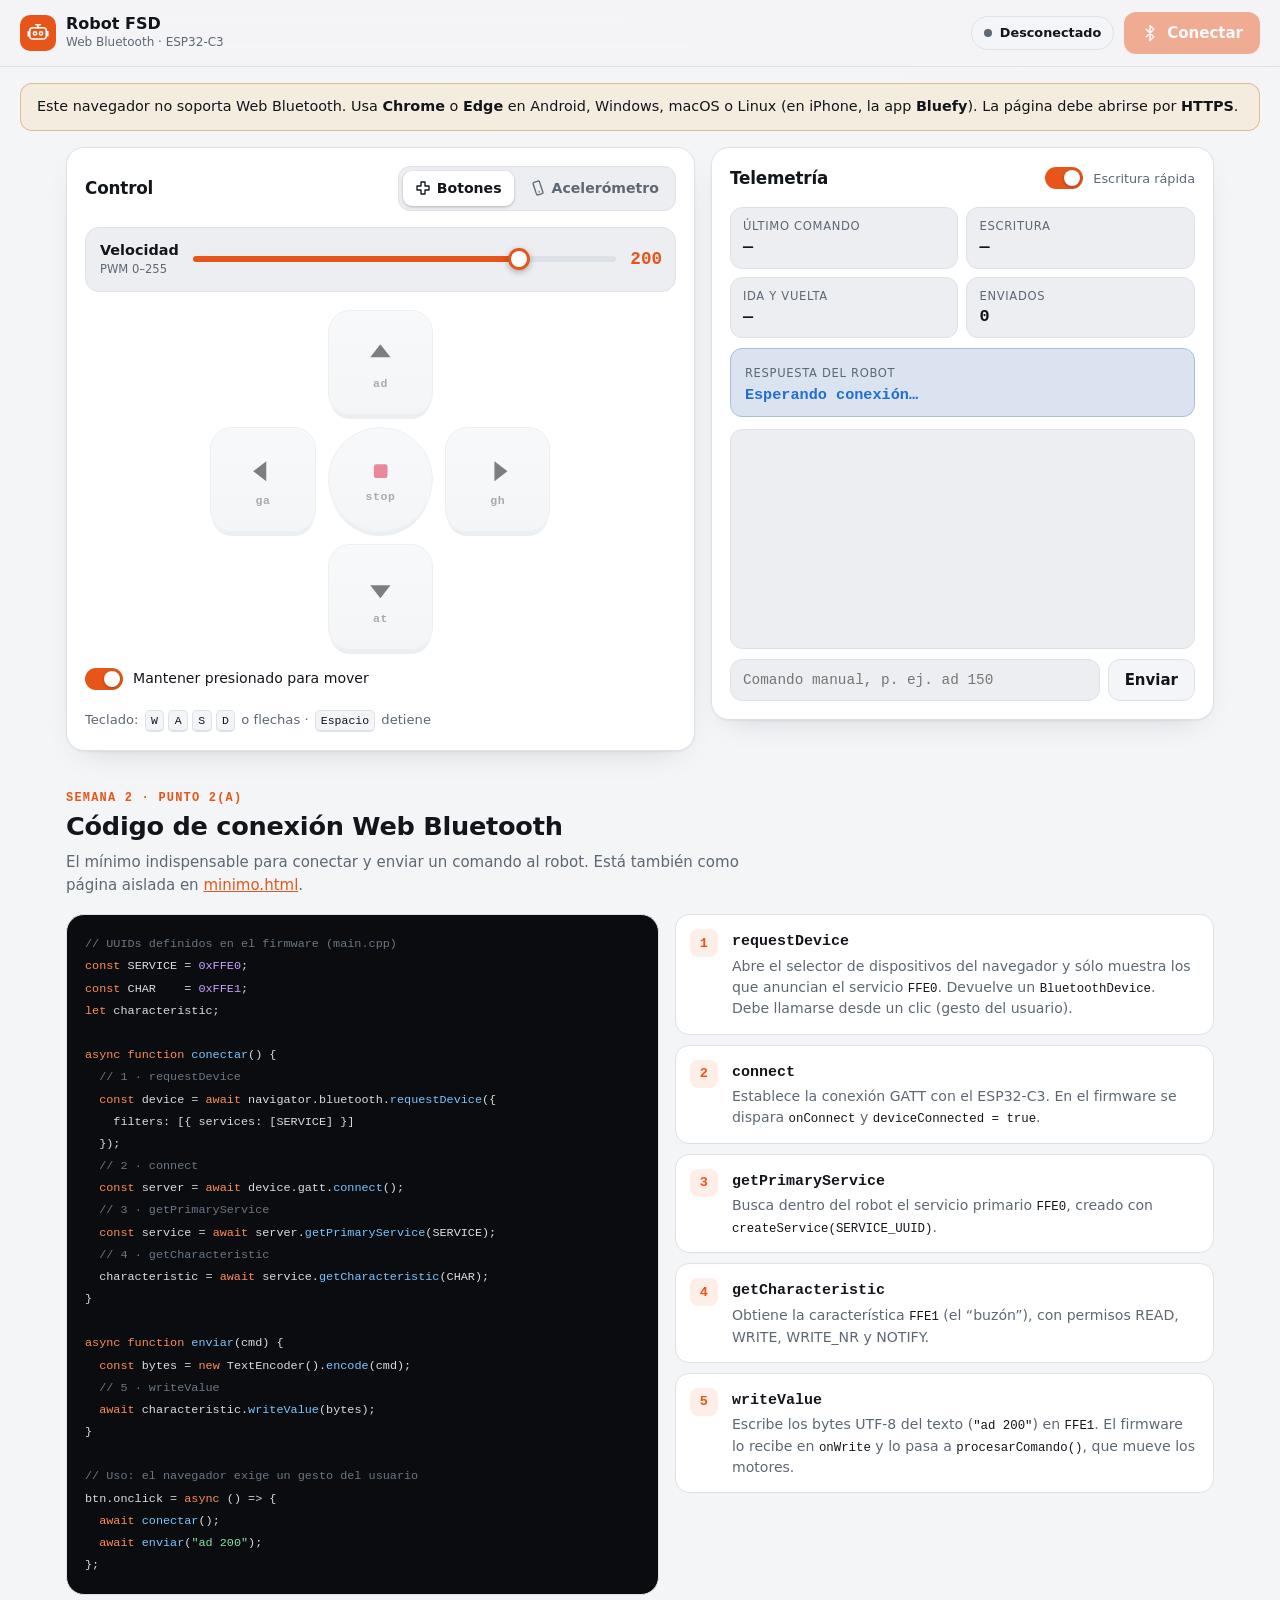
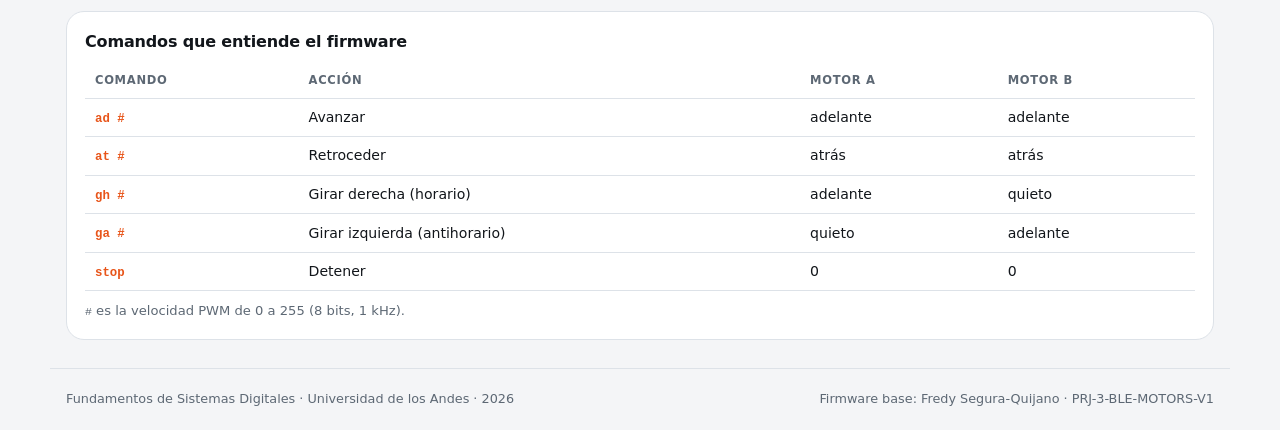
==== index.html @ fc9b9db6 "Página de control Web Bluetooth para el robot FSD Modo botones y modo acelerómetro para el firmware " ====
<!doctype html>
<html lang="es">
<head>
  <meta charset="utf-8">
  <meta name="viewport" content="width=device-width, initial-scale=1, viewport-fit=cover">
  <title>Robot FSD · Control BLE</title>
  <meta name="description" content="Control del robot ESP32-C3 por Web Bluetooth: modo botones y modo acelerómetro.">
  <meta name="theme-color" content="#0b0d10" media="(prefers-color-scheme: dark)">
  <meta name="theme-color" content="#f4f5f7" media="(prefers-color-scheme: light)">
  <link rel="icon" href="icon.svg" type="image/svg+xml">
  <link rel="manifest" href="manifest.webmanifest">
  <link rel="modulepreload" href="js/ble.js">
  <link rel="stylesheet" href="css/styles.css">
  <script type="module" src="js/app.js"></script>
</head>
<body>
  <header class="topbar">
    <div class="brand">
      <svg class="brand-mark" viewBox="0 0 32 32" aria-hidden="true"><rect x="5" y="9" width="22" height="15" rx="4"/><circle cx="12" cy="16.5" r="2.2"/><circle cx="20" cy="16.5" r="2.2"/><path d="M16 9V5M13 5h6"/><path d="M3 14v6M29 14v6"/></svg>
      <div>
        <strong>Robot FSD</strong>
        <span>Web Bluetooth · ESP32-C3</span>
      </div>
    </div>
    <div class="conn">
      <span class="pill" id="status" data-state="disconnected"><i></i><span id="statusText">Desconectado</span></span>
      <button class="btn btn-primary" id="connectBtn" type="button">
        <svg viewBox="0 0 24 24" aria-hidden="true"><path d="m7 7 10 10-5 5V2l5 5L7 17"/></svg>
        <span>Conectar</span>
      </button>
    </div>
  </header>

  <div class="banner" id="unsupported" hidden>
    Este navegador no soporta Web Bluetooth. Usa <b>Chrome</b> o <b>Edge</b> en Android, Windows, macOS o Linux
    (en iPhone, la app <b>Bluefy</b>). La página debe abrirse por <b>HTTPS</b>.
  </div>

  <main class="layout">
    <!-- ================= CONTROL ================= -->
    <section class="card control" aria-labelledby="ctlTitle">
      <div class="card-head">
        <h2 id="ctlTitle">Control</h2>
        <div class="tabs" role="tablist">
          <button role="tab" id="tab-buttons" aria-selected="true" aria-controls="panel-buttons">
            <svg viewBox="0 0 24 24" aria-hidden="true"><path d="M9 3h6v6h6v6h-6v6H9v-6H3V9h6z"/></svg>Botones
          </button>
          <button role="tab" id="tab-tilt" aria-selected="false" aria-controls="panel-tilt">
            <svg viewBox="0 0 24 24" aria-hidden="true"><rect x="7" y="2" width="10" height="20" rx="2" transform="rotate(-18 12 12)"/><path d="M11 18h2" transform="rotate(-18 12 12)"/></svg>Acelerómetro
          </button>
        </div>
      </div>

      <!-- Velocidad (compartida por ambos modos) -->
      <div class="speed">
        <label for="speed">Velocidad <small>PWM 0–255</small></label>
        <input type="range" id="speed" min="0" max="255" step="5" value="200">
        <output id="speedOut" for="speed">200</output>
      </div>

      <!-- ---------- Modo 1: Botones ---------- -->
      <div class="panel" id="panel-buttons" role="tabpanel" aria-labelledby="tab-buttons">
        <div class="dpad" id="dpad">
          <button class="pad up"    data-cmd="ad" aria-label="Adelante"><svg viewBox="0 0 24 24"><path d="M12 5l7 9H5z"/></svg><span>ad</span></button>
          <button class="pad left"  data-cmd="ga" aria-label="Girar izquierda"><svg viewBox="0 0 24 24"><path d="M5 12l9-7v14z"/></svg><span>ga</span></button>
          <button class="pad stop"  data-cmd="stop" aria-label="Detener"><svg viewBox="0 0 24 24"><rect x="6" y="6" width="12" height="12" rx="2"/></svg><span>stop</span></button>
          <button class="pad right" data-cmd="gh" aria-label="Girar derecha"><svg viewBox="0 0 24 24"><path d="M19 12l-9 7V5z"/></svg><span>gh</span></button>
          <button class="pad down"  data-cmd="at" aria-label="Atrás"><svg viewBox="0 0 24 24"><path d="M12 19l-7-9h14z"/></svg><span>at</span></button>
        </div>
        <div class="opts">
          <label class="switch"><input type="checkbox" id="holdMode" checked><span></span>Mantener presionado para mover</label>
          <p class="hint">Teclado: <kbd>W</kbd><kbd>A</kbd><kbd>S</kbd><kbd>D</kbd> o flechas · <kbd>Espacio</kbd> detiene</p>
        </div>
      </div>

      <!-- ---------- Modo 2: Acelerómetro ---------- -->
      <div class="panel" id="panel-tilt" role="tabpanel" aria-labelledby="tab-tilt" hidden>
        <div class="tilt">
          <div class="level" id="level">
            <span class="lbl l-up">ad</span><span class="lbl l-down">at</span>
            <span class="lbl l-left">ga</span><span class="lbl l-right">gh</span>
            <div class="dead" id="deadRing"></div>
            <div class="cross"></div>
            <div class="bubble" id="bubble"></div>
          </div>
          <div class="tilt-read">
            <div class="kv"><span>β adelante/atrás</span><b id="betaOut">—</b></div>
            <div class="kv"><span>γ izquierda/derecha</span><b id="gammaOut">—</b></div>
            <div class="kv big"><span>Comando</span><b id="tiltCmd">stop</b></div>
          </div>
        </div>
        <div class="tilt-actions">
          <button class="btn btn-primary" id="tiltToggle" type="button">Activar acelerómetro</button>
          <button class="btn" id="calibrate" type="button" disabled>Calibrar cero</button>
        </div>
        <div class="opts grid2">
          <label class="field">Zona muerta <output id="deadOut">15°</output>
            <input type="range" id="dead" min="5" max="35" step="1" value="15">
          </label>
          <label class="switch"><input type="checkbox" id="proportional"><span></span>Velocidad por niveles según inclinación</label>
          <label class="switch"><input type="checkbox" id="invertY"><span></span>Invertir adelante/atrás</label>
        </div>
        <p class="hint">Sostén el celular en vertical, pulsa <b>Calibrar cero</b> en tu posición cómoda y luego inclina. El robot se detiene si sueltas la pestaña o bloqueas la pantalla.</p>
      </div>
    </section>

    <!-- ================= TELEMETRÍA ================= -->
    <section class="card telemetry" aria-labelledby="telTitle">
      <div class="card-head"><h2 id="telTitle">Telemetría</h2>
        <label class="switch small" title="writeValueWithoutResponse"><input type="checkbox" id="fastWrite" checked><span></span>Escritura rápida</label>
      </div>
      <div class="stats">
        <div class="stat"><span>Último comando</span><b id="lastCmd">—</b></div>
        <div class="stat"><span>Escritura</span><b id="txMs">—</b></div>
        <div class="stat"><span>Ida y vuelta</span><b id="rttMs">—</b></div>
        <div class="stat"><span>Enviados</span><b id="txCount">0</b></div>
      </div>
      <div class="reply"><span>Respuesta del robot</span><p id="lastRx">Esperando conexión…</p></div>
      <ol class="log" id="log" aria-live="polite"></ol>
      <form class="manual" id="manual" autocomplete="off">
        <input id="manualInput" placeholder="Comando manual, p. ej. ad 150" spellcheck="false">
        <button class="btn" type="submit">Enviar</button>
      </form>
    </section>
  </main>

  <!-- ================= CÓDIGO (punto a) ================= -->
  <section class="code-sec" id="codigo" aria-labelledby="codeTitle">
    <div class="code-intro">
      <p class="eyebrow">Semana 2 · Punto 2(a)</p>
      <h2 id="codeTitle">Código de conexión Web Bluetooth</h2>
      <p>El mínimo indispensable para conectar y enviar un comando al robot. Está también como página aislada en <a href="minimo.html">minimo.html</a>.</p>
    </div>
    <div class="code-grid">
<pre class="code"><code><span class="c">// UUIDs definidos en el firmware (main.cpp)</span>
<span class="k">const</span> SERVICE = <span class="n">0xFFE0</span>;
<span class="k">const</span> CHAR    = <span class="n">0xFFE1</span>;
<span class="k">let</span> characteristic;

<span class="k">async function</span> <span class="f">conectar</span>() {
  <span class="c">// 1 · requestDevice</span>
  <span class="k">const</span> device = <span class="k">await</span> navigator.bluetooth.<span class="f">requestDevice</span>({
    filters: [{ services: [SERVICE] }]
  });
  <span class="c">// 2 · connect</span>
  <span class="k">const</span> server = <span class="k">await</span> device.gatt.<span class="f">connect</span>();
  <span class="c">// 3 · getPrimaryService</span>
  <span class="k">const</span> service = <span class="k">await</span> server.<span class="f">getPrimaryService</span>(SERVICE);
  <span class="c">// 4 · getCharacteristic</span>
  characteristic = <span class="k">await</span> service.<span class="f">getCharacteristic</span>(CHAR);
}

<span class="k">async function</span> <span class="f">enviar</span>(cmd) {
  <span class="k">const</span> bytes = <span class="k">new</span> TextEncoder().<span class="f">encode</span>(cmd);
  <span class="c">// 5 · writeValue</span>
  <span class="k">await</span> characteristic.<span class="f">writeValue</span>(bytes);
}

<span class="c">// Uso: el navegador exige un gesto del usuario</span>
btn.onclick = <span class="k">async</span> () =&gt; {
  <span class="k">await</span> <span class="f">conectar</span>();
  <span class="k">await</span> <span class="f">enviar</span>(<span class="s">"ad 200"</span>);
};</code></pre>
      <ol class="steps">
        <li><b>requestDevice</b><p>Abre el selector de dispositivos del navegador y sólo muestra los que anuncian el servicio <code>FFE0</code>. Devuelve un <code>BluetoothDevice</code>. Debe llamarse desde un clic (gesto del usuario).</p></li>
        <li><b>connect</b><p>Establece la conexión GATT con el ESP32-C3. En el firmware se dispara <code>onConnect</code> y <code>deviceConnected = true</code>.</p></li>
        <li><b>getPrimaryService</b><p>Busca dentro del robot el servicio primario <code>FFE0</code>, creado con <code>createService(SERVICE_UUID)</code>.</p></li>
        <li><b>getCharacteristic</b><p>Obtiene la característica <code>FFE1</code> (el “buzón”), con permisos READ, WRITE, WRITE_NR y NOTIFY.</p></li>
        <li><b>writeValue</b><p>Escribe los bytes UTF-8 del texto (<code>"ad 200"</code>) en <code>FFE1</code>. El firmware lo recibe en <code>onWrite</code> y lo pasa a <code>procesarComando()</code>, que mueve los motores.</p></li>
      </ol>
    </div>
    <div class="cmds">
      <h3>Comandos que entiende el firmware</h3>
      <table>
        <thead><tr><th>Comando</th><th>Acción</th><th>Motor A</th><th>Motor B</th></tr></thead>
        <tbody>
          <tr><td><code>ad #</code></td><td>Avanzar</td><td>adelante</td><td>adelante</td></tr>
          <tr><td><code>at #</code></td><td>Retroceder</td><td>atrás</td><td>atrás</td></tr>
          <tr><td><code>gh #</code></td><td>Girar derecha (horario)</td><td>adelante</td><td>quieto</td></tr>
          <tr><td><code>ga #</code></td><td>Girar izquierda (antihorario)</td><td>quieto</td><td>adelante</td></tr>
          <tr><td><code>stop</code></td><td>Detener</td><td>0</td><td>0</td></tr>
        </tbody>
      </table>
      <p class="hint"><code>#</code> es la velocidad PWM de 0 a 255 (8 bits, 1 kHz).</p>
    </div>
  </section>

  <footer class="foot">
    <span>Fundamentos de Sistemas Digitales · Universidad de los Andes · 2026</span>
    <span>Firmware base: Fredy Segura-Quijano · PRJ-3-BLE-MOTORS-V1</span>
  </footer>

  <div class="toast" id="toast" role="status" hidden></div>
</body>
</html>
---- css/styles.css ----
/* ================= Tokens ================= */
:root {
  --bg: #0b0d10;
  --bg-2: #11151a;
  --surface: #151a20;
  --surface-2: #1c232b;
  --line: #262e38;
  --text: #e8edf2;
  --muted: #8a96a3;
  --accent: #ff6a2b;
  --accent-ink: #1a0b03;
  --accent-soft: rgba(255, 106, 43, 0.14);
  --ok: #33d69f;
  --warn: #ffc53d;
  --err: #ff5470;
  --rx: #6cb8ff;
  --radius: 18px;
  --shadow: 0 1px 0 rgba(255, 255, 255, 0.04) inset, 0 20px 40px -24px rgba(0, 0, 0, 0.6);
  --mono: ui-monospace, "Cascadia Code", "SF Mono", Menlo, Consolas, monospace;
  --sans: system-ui, -apple-system, "Segoe UI", Roboto, "Helvetica Neue", Arial, sans-serif;
  color-scheme: dark;
}
@media (prefers-color-scheme: light) {
  :root {
    --bg: #f4f5f7;
    --bg-2: #eceef2;
    --surface: #ffffff;
    --surface-2: #f3f5f8;
    --line: #dde2e8;
    --text: #12161b;
    --muted: #5d6874;
    --accent: #e8551a;
    --accent-ink: #ffffff;
    --accent-soft: rgba(232, 85, 26, 0.1);
    --ok: #0f9f6e;
    --warn: #b7791f;
    --err: #d6294a;
    --rx: #1f6fd1;
    --shadow: 0 1px 2px rgba(16, 24, 40, 0.05), 0 12px 32px -20px rgba(16, 24, 40, 0.25);
    color-scheme: light;
  }
}

/* ================= Base ================= */
*, *::before, *::after { box-sizing: border-box; }
html { -webkit-text-size-adjust: 100%; }
body {
  margin: 0;
  font: 15px/1.5 var(--sans);
  color: var(--text);
  background:
    radial-gradient(1200px 500px at 85% -10%, var(--accent-soft), transparent 60%),
    var(--bg);
  min-height: 100dvh;
  -webkit-tap-highlight-color: transparent;
}
h2, h3 { margin: 0; letter-spacing: -0.01em; }
h2 { font-size: 1.05rem; }
a { color: var(--accent); }
code, kbd { font-family: var(--mono); font-size: 0.88em; }
button { font: inherit; color: inherit; }
svg { width: 1em; height: 1em; }
[hidden] { display: none !important; }

/* ================= Top bar ================= */
.topbar {
  position: sticky; top: 0; z-index: 10;
  display: flex; align-items: center; justify-content: space-between; gap: 12px;
  padding: calc(12px + env(safe-area-inset-top)) 20px 12px;
  background: color-mix(in srgb, var(--bg) 82%, transparent);
  backdrop-filter: blur(14px);
  -webkit-backdrop-filter: blur(14px);
  border-bottom: 1px solid var(--line);
}
.brand { display: flex; align-items: center; gap: 10px; min-width: 0; }
.brand-mark {
  width: 36px; height: 36px; padding: 6px; border-radius: 10px; flex: none;
  background: var(--accent); fill: none; stroke: var(--accent-ink); stroke-width: 2; stroke-linecap: round;
}
.brand strong { display: block; font-size: 1rem; line-height: 1.1; }
.brand span { display: block; font-size: 0.75rem; color: var(--muted); white-space: nowrap; }
.conn { display: flex; align-items: center; gap: 10px; }

.pill {
  display: inline-flex; align-items: center; gap: 8px;
  padding: 6px 12px; border-radius: 999px; font-size: 0.8rem; font-weight: 600;
  background: var(--surface-2); border: 1px solid var(--line); white-space: nowrap;
  max-width: 44vw; overflow: hidden; text-overflow: ellipsis;
}
.pill i { width: 8px; height: 8px; border-radius: 50%; background: var(--muted); flex: none; }
.pill[data-state="connecting"] i { background: var(--warn); animation: pulse 0.9s infinite; }
.pill[data-state="connected"] { color: var(--ok); }
.pill[data-state="connected"] i { background: var(--ok); box-shadow: 0 0 0 4px color-mix(in srgb, var(--ok) 22%, transparent); }
@keyframes pulse { 50% { opacity: 0.3; } }

/* ================= Buttons ================= */
.btn {
  display: inline-flex; align-items: center; justify-content: center; gap: 8px;
  height: 42px; padding: 0 16px; border-radius: 12px; cursor: pointer;
  border: 1px solid var(--line); background: var(--surface-2); font-weight: 600;
  transition: transform 0.08s, background 0.15s, border-color 0.15s;
  touch-action: manipulation;
}
.btn:hover { border-color: color-mix(in srgb, var(--accent) 50%, var(--line)); }
.btn:active { transform: scale(0.97); }
.btn:disabled { opacity: 0.45; cursor: not-allowed; transform: none; }
.btn svg { width: 18px; height: 18px; fill: none; stroke: currentColor; stroke-width: 2; stroke-linecap: round; stroke-linejoin: round; }
.btn-primary { background: var(--accent); color: var(--accent-ink); border-color: transparent; }
.btn-primary:hover { filter: brightness(1.08); border-color: transparent; }
.btn-primary.on { background: var(--surface-2); color: var(--text); border-color: var(--accent); }
body[data-conn="connected"] #connectBtn { background: var(--surface-2); color: var(--text); border-color: var(--line); }

:focus-visible { outline: 2px solid var(--accent); outline-offset: 2px; }

/* ================= Banner / toast ================= */
.banner {
  margin: 16px 20px 0; padding: 12px 16px; border-radius: 12px;
  background: color-mix(in srgb, var(--warn) 14%, var(--surface)); border: 1px solid color-mix(in srgb, var(--warn) 40%, transparent);
  font-size: 0.9rem;
}
.toast {
  position: fixed; left: 50%; bottom: calc(20px + env(safe-area-inset-bottom)); transform: translateX(-50%);
  max-width: calc(100vw - 32px); padding: 10px 16px; border-radius: 12px; z-index: 50;
  background: var(--text); color: var(--bg); font-weight: 600; font-size: 0.9rem;
  box-shadow: 0 10px 30px rgba(0, 0, 0, 0.35); animation: rise 0.18s ease-out;
}
@keyframes rise { from { opacity: 0; transform: translate(-50%, 8px); } }

/* ================= Layout ================= */
.layout {
  display: grid; gap: 16px; padding: 16px;
  max-width: 1180px; margin: 0 auto;
  grid-template-columns: minmax(0, 1.25fr) minmax(0, 1fr);
  align-items: start;
}
@media (max-width: 880px) { .layout { grid-template-columns: minmax(0, 1fr); } }

.card {
  background: var(--surface); border: 1px solid var(--line); border-radius: var(--radius);
  box-shadow: var(--shadow); padding: 18px;
}
.card-head { display: flex; align-items: center; justify-content: space-between; gap: 12px; flex-wrap: wrap; margin-bottom: 16px; }

/* ================= Tabs ================= */
.tabs { display: inline-flex; padding: 4px; gap: 4px; background: var(--bg-2); border: 1px solid var(--line); border-radius: 12px; }
.tabs button {
  display: inline-flex; align-items: center; gap: 6px;
  border: 0; background: transparent; padding: 7px 12px; border-radius: 9px; cursor: pointer;
  font-weight: 600; font-size: 0.88rem; color: var(--muted);
}
.tabs button svg { width: 16px; height: 16px; fill: none; stroke: currentColor; stroke-width: 2; stroke-linejoin: round; }
.tabs button[aria-selected="true"] { background: var(--surface); color: var(--text); box-shadow: 0 1px 3px rgba(0, 0, 0, 0.25); }

/* ================= Speed ================= */
.speed {
  display: grid; grid-template-columns: auto 1fr 3.2ch; align-items: center; gap: 14px;
  padding: 12px 14px; background: var(--bg-2); border: 1px solid var(--line); border-radius: 14px; margin-bottom: 18px;
}
.speed label { font-weight: 600; font-size: 0.9rem; }
.speed small { display: block; color: var(--muted); font-weight: 500; font-size: 0.72rem; }
.speed output { font: 700 1.1rem var(--mono); text-align: right; color: var(--accent); }

input[type="range"] {
  --p: 50%;
  -webkit-appearance: none; appearance: none; width: 100%; height: 28px; background: transparent; margin: 0; cursor: pointer;
}
input[type="range"]::-webkit-slider-runnable-track {
  height: 6px; border-radius: 6px;
  background: linear-gradient(to right, var(--accent) var(--p), var(--line) var(--p));
}
input[type="range"]::-moz-range-track { height: 6px; border-radius: 6px; background: var(--line); }
input[type="range"]::-moz-range-progress { height: 6px; border-radius: 6px; background: var(--accent); }
input[type="range"]::-webkit-slider-thumb {
  -webkit-appearance: none; width: 22px; height: 22px; margin-top: -8px; border-radius: 50%;
  background: #fff; border: 3px solid var(--accent); box-shadow: 0 2px 6px rgba(0, 0, 0, 0.3);
}
input[type="range"]::-moz-range-thumb { width: 16px; height: 16px; border-radius: 50%; background: #fff; border: 3px solid var(--accent); }

/* ================= D-pad ================= */
.dpad {
  --gap: 12px;
  display: grid; gap: var(--gap);
  grid-template-columns: repeat(3, 1fr);
  grid-template-areas: ". up ." "left stop right" ". down .";
  width: min(100%, 340px); aspect-ratio: 1; margin: 6px auto 18px;
  touch-action: none; user-select: none; -webkit-user-select: none;
}
.pad {
  grid-area: var(--a);
  display: flex; flex-direction: column; align-items: center; justify-content: center; gap: 4px;
  border-radius: 22px; border: 1px solid var(--line); cursor: pointer;
  background: linear-gradient(180deg, var(--surface-2), var(--bg-2));
  box-shadow: 0 1px 0 rgba(255, 255, 255, 0.05) inset, 0 6px 0 -2px var(--line);
  transition: transform 0.06s, box-shadow 0.06s, background 0.12s;
  touch-action: none; -webkit-touch-callout: none;
}
.pad svg { width: 38%; height: 38%; fill: currentColor; }
.pad span { font: 600 0.72rem var(--mono); color: var(--muted); letter-spacing: 0.05em; }
.pad.up { --a: up; } .pad.down { --a: down; } .pad.left { --a: left; } .pad.right { --a: right; }
.pad.stop { --a: stop; border-radius: 50%; color: var(--err); }
.pad.stop svg { width: 30%; height: 30%; }
.pad:active, .pad.active {
  transform: translateY(3px);
  box-shadow: 0 1px 0 rgba(255, 255, 255, 0.05) inset, 0 3px 0 -2px var(--line);
}
.pad.active { background: var(--accent); color: var(--accent-ink); border-color: transparent; }
.pad.active span { color: var(--accent-ink); }
body:not([data-conn="connected"]) .pad { opacity: 0.55; }

/* ================= Options ================= */
.opts { display: flex; flex-direction: column; gap: 10px; }
.opts.grid2 { display: grid; grid-template-columns: repeat(auto-fit, minmax(220px, 1fr)); gap: 12px 20px; margin-top: 16px; }
.hint { margin: 10px 0 0; font-size: 0.82rem; color: var(--muted); }
kbd {
  display: inline-block; min-width: 1.7em; padding: 1px 5px; margin: 0 2px; text-align: center;
  border: 1px solid var(--line); border-bottom-width: 2px; border-radius: 5px; background: var(--surface-2); color: var(--text);
}
.field { display: flex; flex-wrap: wrap; justify-content: space-between; font-size: 0.88rem; font-weight: 600; }
.field output { font-family: var(--mono); color: var(--accent); }

.switch { display: inline-flex; align-items: center; gap: 10px; font-size: 0.88rem; cursor: pointer; user-select: none; }
.switch input { position: absolute; opacity: 0; pointer-events: none; }
.switch span {
  position: relative; width: 38px; height: 22px; border-radius: 22px; flex: none;
  background: var(--line); transition: background 0.15s;
}
.switch span::after {
  content: ""; position: absolute; top: 3px; left: 3px; width: 16px; height: 16px; border-radius: 50%;
  background: #fff; transition: transform 0.15s; box-shadow: 0 1px 3px rgba(0, 0, 0, 0.3);
}
.switch input:checked + span { background: var(--accent); }
.switch input:checked + span::after { transform: translateX(16px); }
.switch input:focus-visible + span { outline: 2px solid var(--accent); outline-offset: 2px; }
.switch.small { font-size: 0.8rem; color: var(--muted); }

/* ================= Tilt ================= */
.tilt { display: grid; grid-template-columns: minmax(0, 1fr) minmax(0, 0.8fr); gap: 18px; align-items: center; }
@media (max-width: 520px) { .tilt { grid-template-columns: minmax(0, 1fr); } }
.level {
  position: relative; width: min(100%, 300px); aspect-ratio: 1; margin: 0 auto;
  container-type: inline-size;
  border-radius: 50%; border: 1px solid var(--line);
  background: radial-gradient(circle, var(--surface-2), var(--bg-2) 70%);
}
.cross { position: absolute; inset: 0; pointer-events: none; }
.cross::before, .cross::after { content: ""; position: absolute; background: var(--line); }
.cross::before { left: 50%; top: 8%; bottom: 8%; width: 1px; }
.cross::after { top: 50%; left: 8%; right: 8%; height: 1px; }
.dead {
  --d: 33%;
  position: absolute; left: 50%; top: 50%; width: var(--d); height: var(--d);
  transform: translate(-50%, -50%); border-radius: 50%;
  border: 1.5px dashed color-mix(in srgb, var(--muted) 60%, transparent);
}
.bubble {
  position: absolute; left: 50%; top: 50%; width: 14cqw; height: 14cqw; border-radius: 50%;
  transform: translate(-50%, -50%);
  background: radial-gradient(circle at 35% 30%, #fff8, transparent 45%), var(--muted);
  box-shadow: 0 6px 16px rgba(0, 0, 0, 0.35);
  will-change: transform;
}
.level[data-dir]:not([data-dir=""]) .bubble { background: radial-gradient(circle at 35% 30%, #fff8, transparent 45%), var(--accent); }
.lbl { position: absolute; font: 700 0.75rem var(--mono); color: var(--muted); transition: color 0.12s; }
.l-up { top: 3%; left: 50%; transform: translateX(-50%); }
.l-down { bottom: 3%; left: 50%; transform: translateX(-50%); }
.l-left { left: 4%; top: 50%; transform: translateY(-50%); }
.l-right { right: 4%; top: 50%; transform: translateY(-50%); }
.level[data-dir="ad"] .l-up, .level[data-dir="at"] .l-down,
.level[data-dir="ga"] .l-left, .level[data-dir="gh"] .l-right { color: var(--accent); }

.tilt-read { display: grid; gap: 8px; }
.kv {
  display: flex; justify-content: space-between; align-items: baseline; gap: 8px;
  padding: 10px 12px; border-radius: 12px; background: var(--bg-2); border: 1px solid var(--line);
  font-size: 0.8rem; color: var(--muted);
}
.kv b { font: 700 1rem var(--mono); color: var(--text); }
.kv.big b { font-size: 1.25rem; color: var(--accent); }
.tilt-actions { display: flex; gap: 10px; flex-wrap: wrap; margin-top: 18px; }
.tilt-actions .btn { flex: 1 1 160px; }

/* ================= Telemetry ================= */
.stats { display: grid; grid-template-columns: repeat(2, minmax(0, 1fr)); gap: 8px; }
.stat { padding: 10px 12px; border-radius: 12px; background: var(--bg-2); border: 1px solid var(--line); }
.stat span { display: block; font-size: 0.72rem; color: var(--muted); text-transform: uppercase; letter-spacing: 0.06em; }
.stat b { font: 700 1.05rem var(--mono); }
.reply {
  margin-top: 10px; padding: 12px 14px; border-radius: 12px;
  background: color-mix(in srgb, var(--rx) 9%, var(--bg-2)); border: 1px solid color-mix(in srgb, var(--rx) 30%, var(--line));
}
.reply span { font-size: 0.72rem; color: var(--muted); text-transform: uppercase; letter-spacing: 0.06em; }
.reply p { margin: 2px 0 0; font: 600 0.95rem var(--mono); color: var(--rx); overflow-wrap: anywhere; }

.log {
  list-style: none; margin: 12px 0 0; padding: 8px 0; height: 220px; overflow-y: auto;
  border-radius: 12px; background: var(--bg-2); border: 1px solid var(--line);
  font: 0.8rem/1.6 var(--mono); overscroll-behavior: contain;
}
.log li { display: flex; gap: 10px; padding: 0 12px; white-space: nowrap; overflow: hidden; text-overflow: ellipsis; }
.log time { color: var(--muted); opacity: 0.7; }
.log i { font-style: normal; width: 1ch; }
.log .tx i { color: var(--accent); }
.log .rx { color: var(--rx); }
.log .sys { color: var(--muted); }
.log .err { color: var(--err); }
.manual { display: flex; gap: 8px; margin-top: 10px; }
.manual input {
  flex: 1; min-width: 0; height: 42px; padding: 0 12px; border-radius: 12px;
  border: 1px solid var(--line); background: var(--bg-2); color: var(--text); font: 0.9rem var(--mono);
}
.manual input:focus { outline: none; border-color: var(--accent); }

/* ================= Code section ================= */
.code-sec { max-width: 1180px; margin: 24px auto 0; padding: 0 16px; }
.code-intro { max-width: 680px; margin-bottom: 18px; }
.code-intro h2 { font-size: 1.6rem; margin: 2px 0 6px; }
.code-intro p { margin: 0; color: var(--muted); }
.eyebrow { font: 700 0.75rem var(--mono); text-transform: uppercase; letter-spacing: 0.1em; color: var(--accent) !important; }
.code-grid { display: grid; grid-template-columns: minmax(0, 1.1fr) minmax(0, 1fr); gap: 16px; align-items: start; }
@media (max-width: 880px) { .code-grid { grid-template-columns: minmax(0, 1fr); } }
.code {
  margin: 0; padding: 18px; overflow-x: auto; border-radius: var(--radius);
  background: #0a0c0f; color: #d7dde4; border: 1px solid var(--line);
  font: 0.84rem/1.65 var(--mono); tab-size: 2;
}
.code .c { color: #6b7785; } .code .k { color: #ff8a5c; } .code .f { color: #7cc4ff; }
.code .n { color: #c9a0ff; } .code .s { color: #8ee0a8; }
.steps { list-style: none; counter-reset: s; margin: 0; padding: 0; display: grid; gap: 10px; }
.steps li {
  counter-increment: s; position: relative; padding: 14px 16px 14px 56px;
  background: var(--surface); border: 1px solid var(--line); border-radius: 14px;
}
.steps li::before {
  content: counter(s); position: absolute; left: 14px; top: 14px; width: 28px; height: 28px; border-radius: 8px;
  display: grid; place-items: center; font: 700 0.85rem var(--mono); background: var(--accent-soft); color: var(--accent);
}
.steps b { font-family: var(--mono); }
.steps p { margin: 2px 0 0; font-size: 0.88rem; color: var(--muted); }
.steps code { color: var(--text); }
.cmds { margin-top: 16px; padding: 18px; background: var(--surface); border: 1px solid var(--line); border-radius: var(--radius); overflow-x: auto; }
.cmds h3 { font-size: 1rem; margin-bottom: 10px; }
table { border-collapse: collapse; width: 100%; font-size: 0.88rem; }
th, td { text-align: left; padding: 8px 10px; border-bottom: 1px solid var(--line); white-space: nowrap; }
th { font-size: 0.72rem; text-transform: uppercase; letter-spacing: 0.06em; color: var(--muted); }
td code { color: var(--accent); font-weight: 700; }

.foot {
  display: flex; flex-wrap: wrap; justify-content: space-between; gap: 6px 20px;
  max-width: 1180px; margin: 28px auto 0; padding: 20px 16px calc(24px + env(safe-area-inset-bottom));
  border-top: 1px solid var(--line); font-size: 0.8rem; color: var(--muted);
}

@media (max-width: 520px) {
  .topbar { padding-left: 16px; padding-right: 16px; }
  .brand span { display: none; }
  .conn .btn span { display: none; }
  .conn .btn { width: 42px; padding: 0; }
  .card { padding: 14px; }
  .card-head h2 { display: none; }
  .tabs { width: 100%; }
  .tabs button { flex: 1; justify-content: center; }
}
@media (prefers-reduced-motion: reduce) { * { transition: none !important; animation: none !important; } }
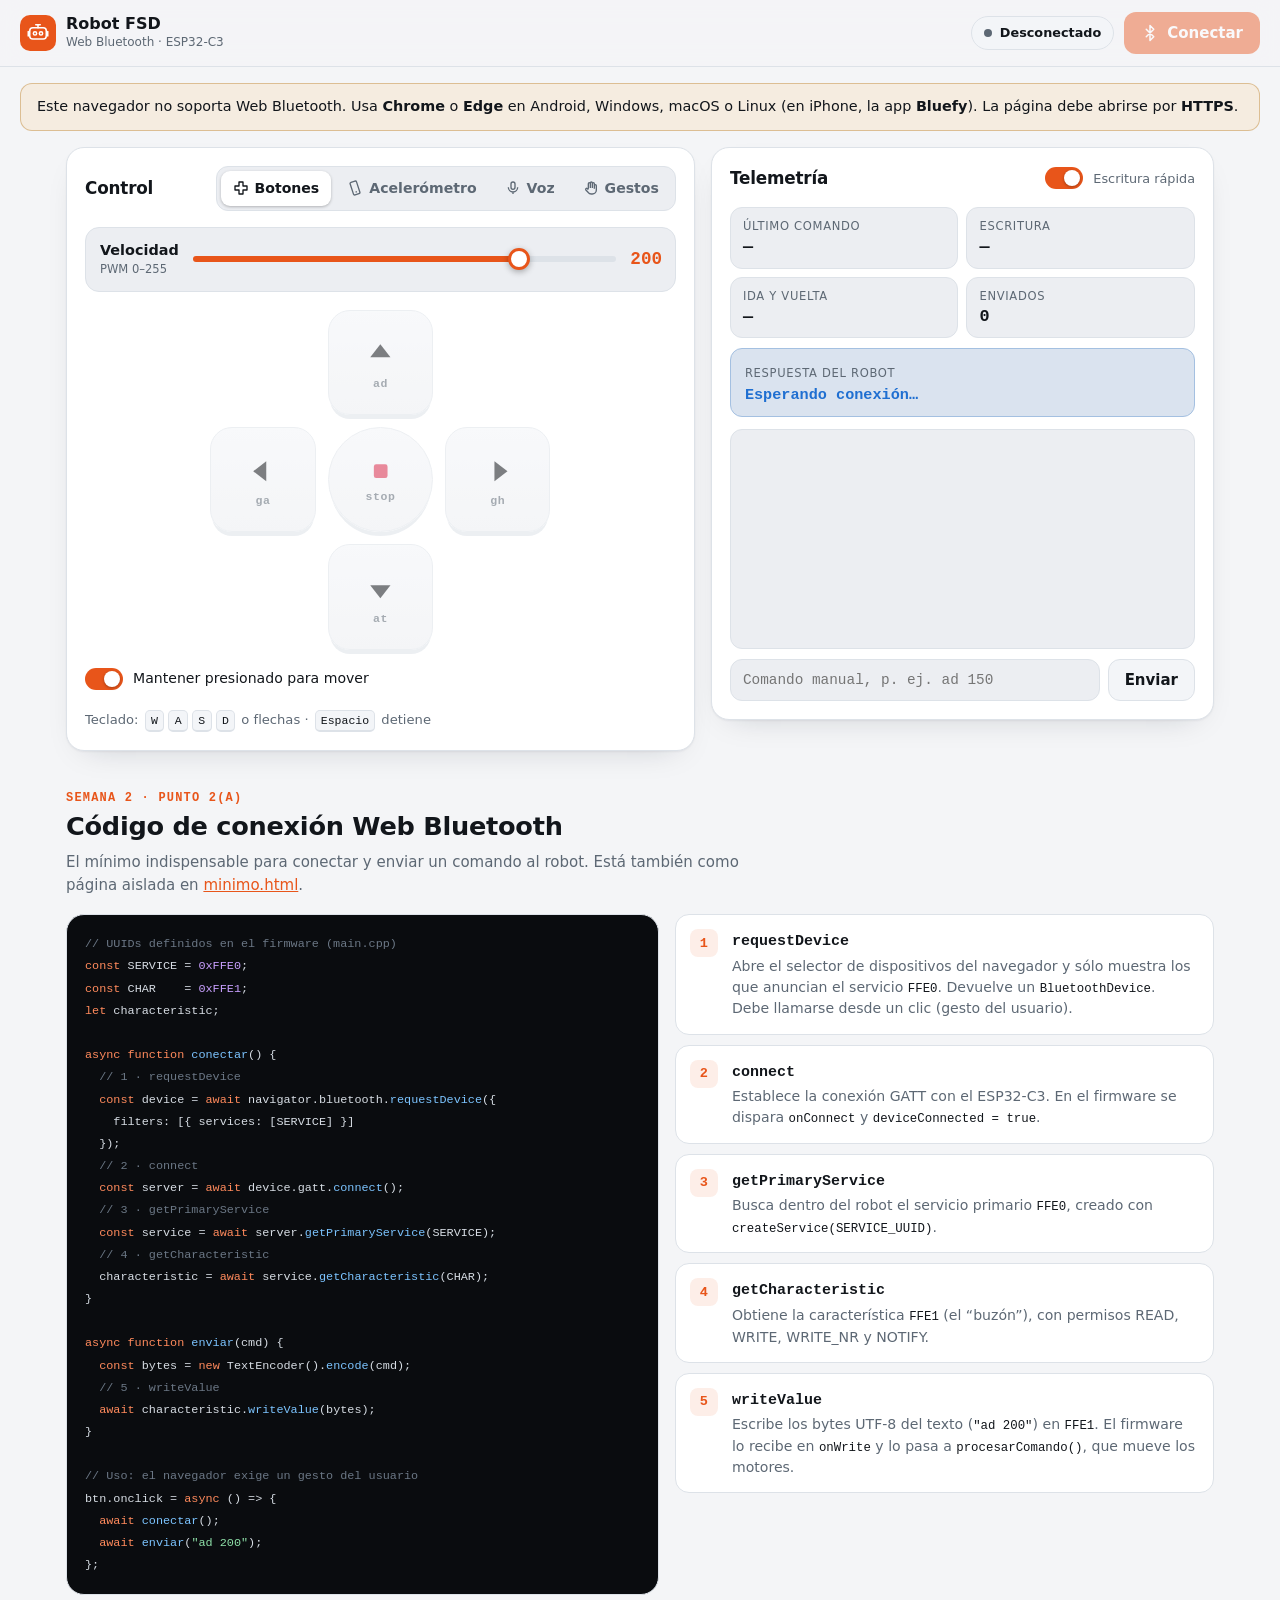
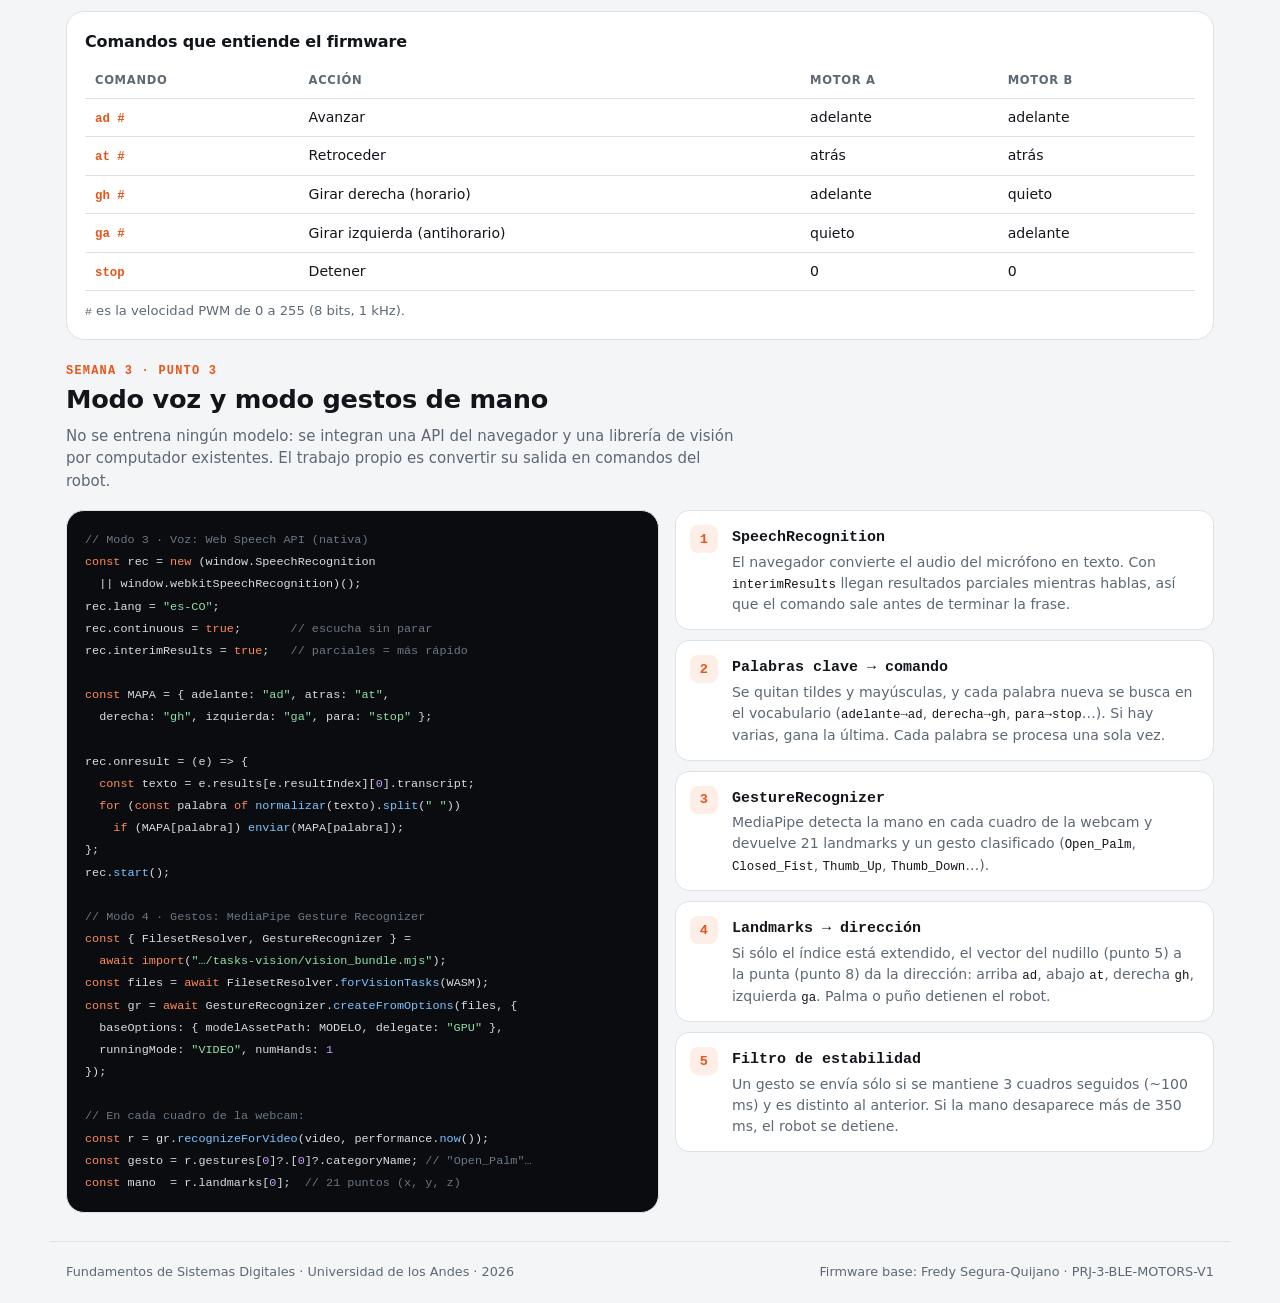
==== commit f0ab3354: "Agrega modo voz y modo gestos de mano (Semana 3) - Modo 3: Web Speech API con resultados parciales, " ====
--- a/index.html
+++ b/index.html
@@ -4,12 +4,14 @@
   <meta charset="utf-8">
   <meta name="viewport" content="width=device-width, initial-scale=1, viewport-fit=cover">
   <title>Robot FSD · Control BLE</title>
-  <meta name="description" content="Control del robot ESP32-C3 por Web Bluetooth: modo botones y modo acelerómetro.">
+  <meta name="description" content="Control del robot ESP32-C3 por Web Bluetooth: botones, acelerómetro, voz y gestos de mano.">
   <meta name="theme-color" content="#0b0d10" media="(prefers-color-scheme: dark)">
   <meta name="theme-color" content="#f4f5f7" media="(prefers-color-scheme: light)">
   <link rel="icon" href="icon.svg" type="image/svg+xml">
   <link rel="manifest" href="manifest.webmanifest">
   <link rel="modulepreload" href="js/ble.js">
+  <link rel="preconnect" href="https://cdn.jsdelivr.net" crossorigin>
+  <link rel="preconnect" href="https://storage.googleapis.com" crossorigin>
   <link rel="stylesheet" href="css/styles.css">
   <script type="module" src="js/app.js"></script>
 </head>
@@ -47,6 +49,12 @@
           </button>
           <button role="tab" id="tab-tilt" aria-selected="false" aria-controls="panel-tilt">
             <svg viewBox="0 0 24 24" aria-hidden="true"><rect x="7" y="2" width="10" height="20" rx="2" transform="rotate(-18 12 12)"/><path d="M11 18h2" transform="rotate(-18 12 12)"/></svg>Acelerómetro
+          </button>
+          <button role="tab" id="tab-voice" aria-selected="false" aria-controls="panel-voice">
+            <svg viewBox="0 0 24 24" aria-hidden="true"><rect x="9" y="3" width="6" height="11" rx="3"/><path d="M5 11a7 7 0 0 0 14 0M12 18v3"/></svg>Voz
+          </button>
+          <button role="tab" id="tab-gesture" aria-selected="false" aria-controls="panel-gesture">
+            <svg viewBox="0 0 24 24" aria-hidden="true"><path d="M8 13V5.5a1.5 1.5 0 0 1 3 0V12m0-1V4.5a1.5 1.5 0 0 1 3 0V12m0-6.5a1.5 1.5 0 0 1 3 0V13m0-4.5a1.5 1.5 0 0 1 3 0V15a6 6 0 0 1-6 6h-1.5a6 6 0 0 1-4.9-2.6L4.3 15a1.6 1.6 0 0 1 2.6-1.9L8 14.5"/></svg>Gestos
           </button>
         </div>
       </div>
@@ -102,6 +110,79 @@
         </div>
         <p class="hint">Sostén el celular en vertical, pulsa <b>Calibrar cero</b> en tu posición cómoda y luego inclina. El robot se detiene si sueltas la pestaña o bloqueas la pantalla.</p>
       </div>
+
+      <!-- ---------- Modo 3: Voz ---------- -->
+      <div class="panel" id="panel-voice" role="tabpanel" aria-labelledby="tab-voice" hidden>
+        <div class="voice">
+          <button class="mic" id="voiceToggle" type="button">
+            <svg viewBox="0 0 24 24" aria-hidden="true"><rect x="9" y="3" width="6" height="11" rx="3"/><path d="M5 11a7 7 0 0 0 14 0M12 18v3"/></svg>
+            <span>Activar micrófono</span>
+          </button>
+          <p class="mode-status" id="voiceStatus" data-state="idle">Micrófono apagado</p>
+          <div class="transcript"><span>Escuchado</span><p id="voiceTranscript">—</p></div>
+          <div class="kv big"><span>Comando</span><b id="voiceCmd">stop</b></div>
+        </div>
+        <div class="vocab" id="voiceVocab">
+          <span class="chip" data-action="ad"><b>Adelante</b> adelante · avanza · sigue</span>
+          <span class="chip" data-action="at"><b>Atrás</b> atrás · retrocede · reversa</span>
+          <span class="chip" data-action="gh"><b>Derecha</b> derecha</span>
+          <span class="chip" data-action="ga"><b>Izquierda</b> izquierda</span>
+          <span class="chip stop" data-action="stop"><b>Detener</b> para · alto · detente · stop</span>
+          <span class="chip" data-action="faster"><b>+ Velocidad</b> rápido · acelera</span>
+          <span class="chip" data-action="slower"><b>− Velocidad</b> lento · despacio</span>
+        </div>
+        <div class="opts grid2">
+          <label class="field">Idioma
+            <select id="voiceLang">
+              <option value="es-CO" selected>Español (Colombia)</option>
+              <option value="es-ES">Español (España)</option>
+              <option value="es-MX">Español (México)</option>
+              <option value="en-US">English (US)</option>
+            </select>
+          </label>
+          <label class="field">Duración de cada movimiento
+            <select id="voicePulse">
+              <option value="0" selected>Continuo hasta decir “para”</option>
+              <option value="1000">1 segundo</option>
+              <option value="2000">2 segundos</option>
+              <option value="3000">3 segundos</option>
+            </select>
+          </label>
+        </div>
+        <p class="hint">Usa la Web Speech API del navegador (Chrome o Edge; necesita internet). Actúa sobre los resultados parciales, así el robot reacciona mientras todavía hablas.</p>
+      </div>
+
+      <!-- ---------- Modo 4: Gestos de mano ---------- -->
+      <div class="panel" id="panel-gesture" role="tabpanel" aria-labelledby="tab-gesture" hidden>
+        <div class="stage" id="gestureStage">
+          <video id="gestureVideo" playsinline muted></video>
+          <canvas id="gestureCanvas"></canvas>
+          <div class="stage-empty">
+            <svg viewBox="0 0 24 24" aria-hidden="true"><path d="M3 7h3l2-3h8l2 3h3v13H3z"/><circle cx="12" cy="13" r="4"/></svg>
+            <span>La cámara está apagada</span>
+          </div>
+          <span class="stage-fps" id="gestureFps"></span>
+        </div>
+        <div class="gesture-read">
+          <div class="kv"><span>Gesto</span><b id="gestureLabel">—</b></div>
+          <div class="kv big"><span>Comando</span><b id="gestureCmd">stop</b></div>
+        </div>
+        <div class="tilt-actions">
+          <button class="btn btn-primary" id="gestureToggle" type="button"><span>Activar cámara</span></button>
+        </div>
+        <p class="mode-status" id="gestureStatus" data-state="idle">Cámara apagada</p>
+        <ul class="legend" id="gestureLegend">
+          <li data-g="up"><i>☝️</i><b>ad</b>Índice arriba</li>
+          <li data-g="down"><i>👇</i><b>at</b>Índice abajo</li>
+          <li data-g="right"><i>👉</i><b>gh</b>Índice a tu derecha</li>
+          <li data-g="left"><i>👈</i><b>ga</b>Índice a tu izquierda</li>
+          <li data-g="thumbUp"><i>👍</i><b>ad</b>Pulgar arriba</li>
+          <li data-g="thumbDown"><i>👎</i><b>at</b>Pulgar abajo</li>
+          <li data-g="palm"><i>✋</i><b>stop</b>Palma abierta</li>
+          <li data-g="fist"><i>✊</i><b>stop</b>Puño</li>
+        </ul>
+        <p class="hint">Detección con <b>MediaPipe Gesture Recognizer</b> en el navegador (GPU). El modelo (~8 MB) se descarga sólo la primera vez. Si la cámara deja de ver la mano, el robot se detiene.</p>
+      </div>
     </section>
 
     <!-- ================= TELEMETRÍA ================= -->
@@ -185,6 +266,53 @@
     </div>
   </section>
 
+  <section class="code-sec" id="semana3" aria-labelledby="w3Title">
+    <div class="code-intro">
+      <p class="eyebrow">Semana 3 · Punto 3</p>
+      <h2 id="w3Title">Modo voz y modo gestos de mano</h2>
+      <p>No se entrena ningún modelo: se integran una API del navegador y una librería de visión por computador existentes. El trabajo propio es convertir su salida en comandos del robot.</p>
+    </div>
+    <div class="code-grid">
+<pre class="code"><code><span class="c">// Modo 3 · Voz: Web Speech API (nativa)</span>
+<span class="k">const</span> rec = <span class="k">new</span> (window.SpeechRecognition
+  || window.webkitSpeechRecognition)();
+rec.lang = <span class="s">"es-CO"</span>;
+rec.continuous = <span class="k">true</span>;       <span class="c">// escucha sin parar</span>
+rec.interimResults = <span class="k">true</span>;   <span class="c">// parciales = más rápido</span>
+
+<span class="k">const</span> MAPA = { adelante: <span class="s">"ad"</span>, atras: <span class="s">"at"</span>,
+  derecha: <span class="s">"gh"</span>, izquierda: <span class="s">"ga"</span>, para: <span class="s">"stop"</span> };
+
+rec.onresult = (e) =&gt; {
+  <span class="k">const</span> texto = e.results[e.resultIndex][<span class="n">0</span>].transcript;
+  <span class="k">for</span> (<span class="k">const</span> palabra <span class="k">of</span> <span class="f">normalizar</span>(texto).<span class="f">split</span>(<span class="s">" "</span>))
+    <span class="k">if</span> (MAPA[palabra]) <span class="f">enviar</span>(MAPA[palabra]);
+};
+rec.<span class="f">start</span>();
+
+<span class="c">// Modo 4 · Gestos: MediaPipe Gesture Recognizer</span>
+<span class="k">const</span> { FilesetResolver, GestureRecognizer } =
+  <span class="k">await</span> <span class="k">import</span>(<span class="s">"…/tasks-vision/vision_bundle.mjs"</span>);
+<span class="k">const</span> files = <span class="k">await</span> FilesetResolver.<span class="f">forVisionTasks</span>(WASM);
+<span class="k">const</span> gr = <span class="k">await</span> GestureRecognizer.<span class="f">createFromOptions</span>(files, {
+  baseOptions: { modelAssetPath: MODELO, delegate: <span class="s">"GPU"</span> },
+  runningMode: <span class="s">"VIDEO"</span>, numHands: <span class="n">1</span>
+});
+
+<span class="c">// En cada cuadro de la webcam:</span>
+<span class="k">const</span> r = gr.<span class="f">recognizeForVideo</span>(video, performance.<span class="f">now</span>());
+<span class="k">const</span> gesto = r.gestures[<span class="n">0</span>]?.[<span class="n">0</span>]?.categoryName; <span class="c">// "Open_Palm"…</span>
+<span class="k">const</span> mano  = r.landmarks[<span class="n">0</span>];  <span class="c">// 21 puntos (x, y, z)</span></code></pre>
+      <ol class="steps">
+        <li><b>SpeechRecognition</b><p>El navegador convierte el audio del micrófono en texto. Con <code>interimResults</code> llegan resultados parciales mientras hablas, así que el comando sale antes de terminar la frase.</p></li>
+        <li><b>Palabras clave → comando</b><p>Se quitan tildes y mayúsculas, y cada palabra nueva se busca en el vocabulario (<code>adelante→ad</code>, <code>derecha→gh</code>, <code>para→stop</code>…). Si hay varias, gana la última. Cada palabra se procesa una sola vez.</p></li>
+        <li><b>GestureRecognizer</b><p>MediaPipe detecta la mano en cada cuadro de la webcam y devuelve 21 landmarks y un gesto clasificado (<code>Open_Palm</code>, <code>Closed_Fist</code>, <code>Thumb_Up</code>, <code>Thumb_Down</code>…).</p></li>
+        <li><b>Landmarks → dirección</b><p>Si sólo el índice está extendido, el vector del nudillo (punto 5) a la punta (punto 8) da la dirección: arriba <code>ad</code>, abajo <code>at</code>, derecha <code>gh</code>, izquierda <code>ga</code>. Palma o puño detienen el robot.</p></li>
+        <li><b>Filtro de estabilidad</b><p>Un gesto se envía sólo si se mantiene 3 cuadros seguidos (~100 ms) y es distinto al anterior. Si la mano desaparece más de 350 ms, el robot se detiene.</p></li>
+      </ol>
+    </div>
+  </section>
+
   <footer class="foot">
     <span>Fundamentos de Sistemas Digitales · Universidad de los Andes · 2026</span>
     <span>Firmware base: Fredy Segura-Quijano · PRJ-3-BLE-MOTORS-V1</span>
--- a/css/styles.css
+++ b/css/styles.css
@@ -361,3 +361,107 @@
   .tabs button { flex: 1; justify-content: center; }
 }
 @media (prefers-reduced-motion: reduce) { * { transition: none !important; animation: none !important; } }
+
+/* ================= Selects ================= */
+select {
+  width: 100%; height: 40px; margin-top: 6px; padding: 0 12px; border-radius: 10px;
+  border: 1px solid var(--line); background: var(--bg-2); color: var(--text); font: 500 0.88rem var(--sans);
+}
+select:focus { outline: none; border-color: var(--accent); }
+.field select { flex-basis: 100%; }
+
+/* ================= Estado de modo ================= */
+.mode-status {
+  display: flex; align-items: center; gap: 8px; margin: 12px 0 0; font-size: 0.85rem; color: var(--muted);
+}
+.mode-status::before { content: ""; width: 8px; height: 8px; border-radius: 50%; background: var(--muted); flex: none; }
+.mode-status[data-state="starting"]::before { background: var(--warn); animation: pulse 0.9s infinite; }
+.mode-status[data-state="listening"] { color: var(--text); }
+.mode-status[data-state="listening"]::before { background: var(--ok); box-shadow: 0 0 0 4px color-mix(in srgb, var(--ok) 22%, transparent); }
+.mode-status[data-state="error"] { color: var(--err); }
+.mode-status[data-state="error"]::before { background: var(--err); }
+
+/* ================= Modo voz ================= */
+.voice { display: grid; gap: 10px; justify-items: center; }
+.mic {
+  position: relative; width: 132px; height: 132px; border-radius: 50%; cursor: pointer;
+  display: grid; place-items: center; align-content: center; gap: 6px; margin: 4px 0;
+  border: 1px solid var(--line); background: radial-gradient(circle at 50% 35%, var(--surface-2), var(--bg-2));
+  font-size: 0.75rem; font-weight: 600; color: var(--muted); touch-action: manipulation;
+  transition: transform 0.08s, background 0.15s;
+}
+.mic svg { width: 40px; height: 40px; fill: none; stroke: var(--text); stroke-width: 1.8; stroke-linecap: round; }
+.mic:active { transform: scale(0.96); }
+.mic:disabled { opacity: 0.45; cursor: not-allowed; }
+.mic.on { background: var(--accent); color: var(--accent-ink); border-color: transparent; }
+.mic.on svg { stroke: var(--accent-ink); }
+.mic.on::after {
+  content: ""; position: absolute; inset: -8px; border-radius: 50%;
+  border: 2px solid var(--accent); animation: ring 1.4s ease-out infinite;
+}
+@keyframes ring { from { opacity: 0.8; transform: scale(0.95); } to { opacity: 0; transform: scale(1.25); } }
+.voice .mode-status { margin: 0; }
+.voice .kv { width: 100%; }
+.transcript {
+  width: 100%; padding: 12px 14px; border-radius: 12px; min-height: 64px;
+  background: var(--bg-2); border: 1px solid var(--line);
+}
+.transcript span { font-size: 0.72rem; color: var(--muted); text-transform: uppercase; letter-spacing: 0.06em; }
+.transcript p { margin: 2px 0 0; font-size: 1.05rem; font-style: italic; color: var(--muted); overflow-wrap: anywhere; }
+.transcript p.final { font-style: normal; color: var(--text); }
+
+.vocab { display: flex; flex-wrap: wrap; gap: 8px; margin-top: 16px; }
+.chip {
+  display: inline-flex; align-items: baseline; gap: 6px; padding: 6px 10px; border-radius: 999px;
+  background: var(--bg-2); border: 1px solid var(--line); font-size: 0.78rem; color: var(--muted);
+}
+.chip b { color: var(--text); font-weight: 700; }
+.chip.stop b { color: var(--err); }
+.chip.hit { animation: hit 0.7s ease-out; }
+@keyframes hit {
+  0% { background: var(--accent); border-color: var(--accent); color: var(--accent-ink); }
+  100% { background: var(--bg-2); }
+}
+
+/* ================= Modo gestos ================= */
+.stage {
+  position: relative; width: 100%; aspect-ratio: 4 / 3; overflow: hidden; border-radius: 16px;
+  background: var(--bg-2); border: 1px solid var(--line);
+}
+.stage video, .stage canvas {
+  position: absolute; inset: 0; width: 100%; height: 100%; object-fit: cover;
+  transform: scaleX(-1); /* espejo: se ve como en un espejo */
+}
+.stage video { opacity: 0; transition: opacity 0.2s; }
+.stage.live video { opacity: 1; }
+.stage-empty {
+  position: absolute; inset: 0; display: grid; place-items: center; align-content: center; gap: 8px;
+  color: var(--muted); font-size: 0.85rem;
+}
+.stage-empty svg { width: 40px; height: 40px; fill: none; stroke: currentColor; stroke-width: 1.6; stroke-linejoin: round; }
+.stage.live .stage-empty { display: none; }
+.stage-fps {
+  position: absolute; right: 10px; top: 10px; padding: 3px 8px; border-radius: 8px;
+  background: rgba(0, 0, 0, 0.55); color: #fff; font: 600 0.72rem var(--mono);
+}
+.stage-fps:empty { display: none; }
+.gesture-read { display: grid; grid-template-columns: minmax(0, 1.4fr) minmax(0, 1fr); gap: 8px; margin-top: 12px; }
+.gesture-read .kv b { overflow: hidden; text-overflow: ellipsis; white-space: nowrap; }
+.legend {
+  list-style: none; margin: 14px 0 0; padding: 0;
+  display: grid; grid-template-columns: repeat(auto-fill, minmax(150px, 1fr)); gap: 8px;
+}
+.legend li {
+  display: grid; grid-template-columns: auto auto 1fr; align-items: center; gap: 8px;
+  padding: 8px 10px; border-radius: 12px; background: var(--bg-2); border: 1px solid var(--line);
+  font-size: 0.78rem; color: var(--muted); transition: background 0.12s, border-color 0.12s;
+}
+.legend i { font-style: normal; font-size: 1.3rem; line-height: 1; }
+.legend b { font: 700 0.78rem var(--mono); color: var(--accent); min-width: 4ch; }
+.legend li.active { background: var(--accent-soft); border-color: var(--accent); color: var(--text); }
+
+@media (max-width: 520px) {
+  .tabs { display: grid; grid-template-columns: repeat(4, 1fr); }
+  .tabs button { flex-direction: column; gap: 2px; padding: 6px 2px; font-size: 0.72rem; }
+  .gesture-read { grid-template-columns: minmax(0, 1fr); }
+}
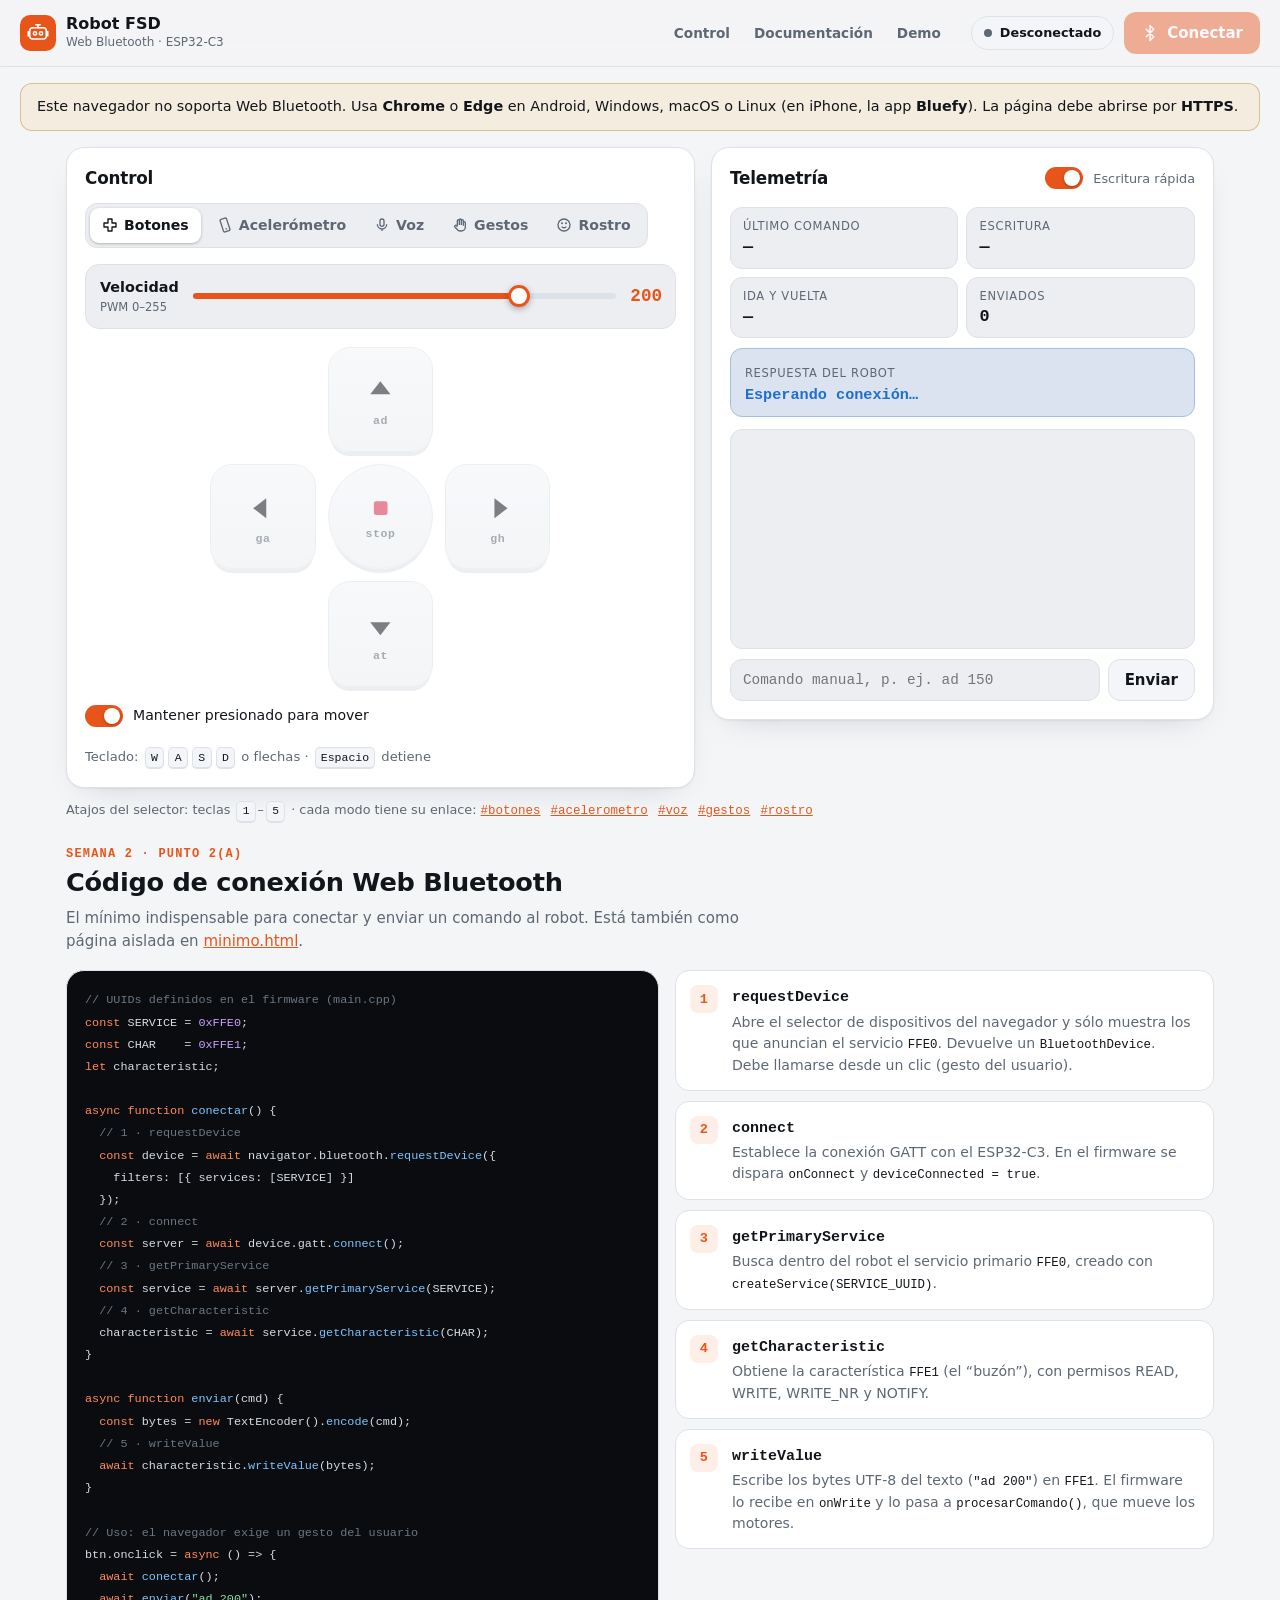
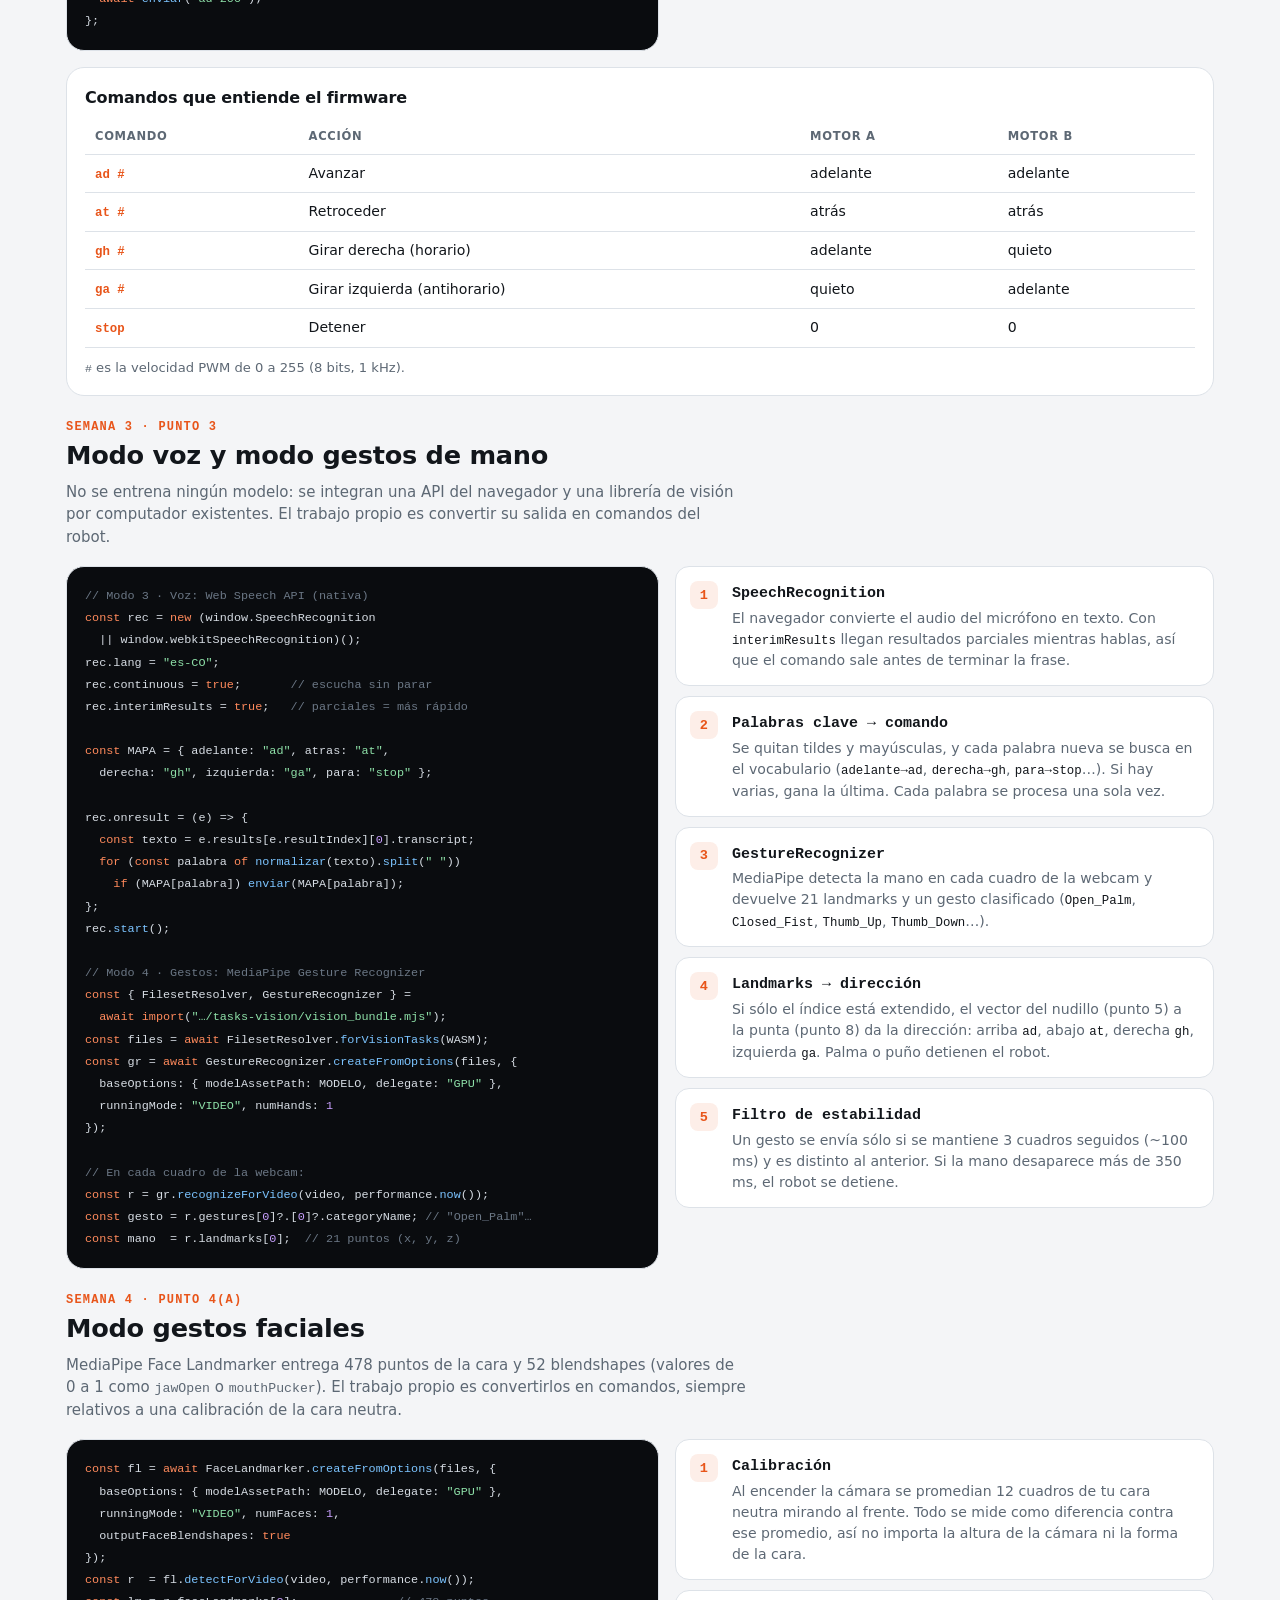
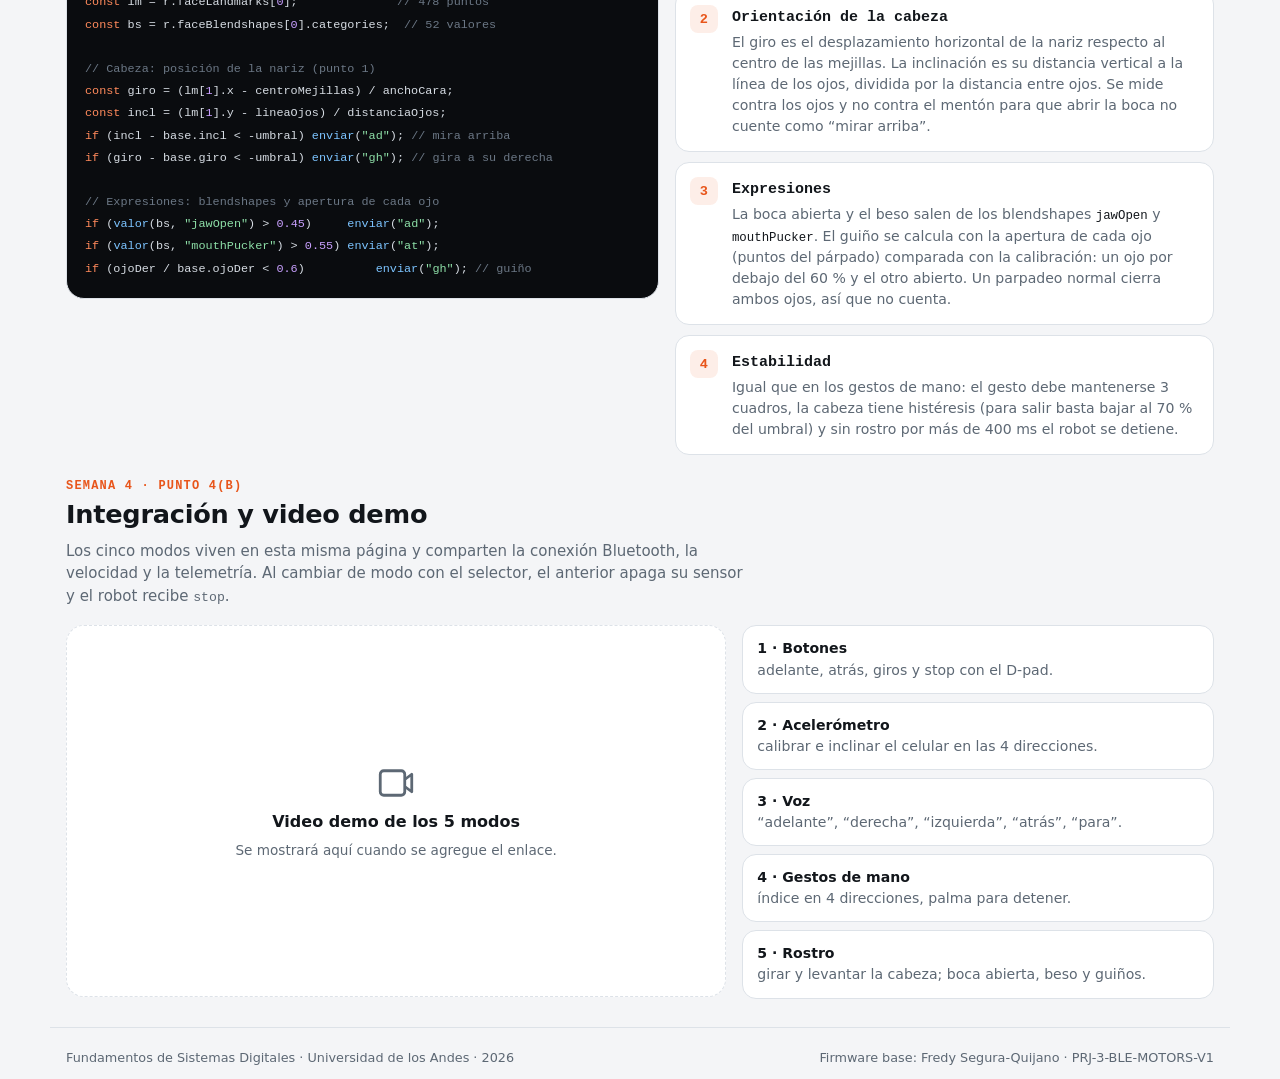
==== commit 6e9cacf2: "Agrega modo gestos faciales e integración de 5 modos (Semana 4) - Modo 5: MediaPipe Face Landmarker " ====
--- a/index.html
+++ b/index.html
@@ -4,7 +4,7 @@
   <meta charset="utf-8">
   <meta name="viewport" content="width=device-width, initial-scale=1, viewport-fit=cover">
   <title>Robot FSD · Control BLE</title>
-  <meta name="description" content="Control del robot ESP32-C3 por Web Bluetooth: botones, acelerómetro, voz y gestos de mano.">
+  <meta name="description" content="Control del robot ESP32-C3 por Web Bluetooth con cinco modos: botones, acelerómetro, voz, gestos de mano y gestos faciales.">
   <meta name="theme-color" content="#0b0d10" media="(prefers-color-scheme: dark)">
   <meta name="theme-color" content="#f4f5f7" media="(prefers-color-scheme: light)">
   <link rel="icon" href="icon.svg" type="image/svg+xml">
@@ -24,6 +24,11 @@
         <span>Web Bluetooth · ESP32-C3</span>
       </div>
     </div>
+    <nav class="topnav" aria-label="Secciones">
+      <a href="#control">Control</a>
+      <a href="#documentacion">Documentación</a>
+      <a href="#demo">Demo</a>
+    </nav>
     <div class="conn">
       <span class="pill" id="status" data-state="disconnected"><i></i><span id="statusText">Desconectado</span></span>
       <button class="btn btn-primary" id="connectBtn" type="button">
@@ -40,21 +45,24 @@
 
   <main class="layout">
     <!-- ================= CONTROL ================= -->
-    <section class="card control" aria-labelledby="ctlTitle">
+    <section class="card control" id="control" aria-labelledby="ctlTitle">
       <div class="card-head">
         <h2 id="ctlTitle">Control</h2>
         <div class="tabs" role="tablist">
           <button role="tab" id="tab-buttons" aria-selected="true" aria-controls="panel-buttons">
-            <svg viewBox="0 0 24 24" aria-hidden="true"><path d="M9 3h6v6h6v6h-6v6H9v-6H3V9h6z"/></svg>Botones
+            <svg viewBox="0 0 24 24" aria-hidden="true"><path d="M9 3h6v6h6v6h-6v6H9v-6H3V9h6z"/></svg><span>Botones</span>
           </button>
           <button role="tab" id="tab-tilt" aria-selected="false" aria-controls="panel-tilt">
-            <svg viewBox="0 0 24 24" aria-hidden="true"><rect x="7" y="2" width="10" height="20" rx="2" transform="rotate(-18 12 12)"/><path d="M11 18h2" transform="rotate(-18 12 12)"/></svg>Acelerómetro
+            <svg viewBox="0 0 24 24" aria-hidden="true"><rect x="7" y="2" width="10" height="20" rx="2" transform="rotate(-18 12 12)"/><path d="M11 18h2" transform="rotate(-18 12 12)"/></svg><span class="long">Acelerómetro</span><span class="short">Inclinar</span>
           </button>
           <button role="tab" id="tab-voice" aria-selected="false" aria-controls="panel-voice">
-            <svg viewBox="0 0 24 24" aria-hidden="true"><rect x="9" y="3" width="6" height="11" rx="3"/><path d="M5 11a7 7 0 0 0 14 0M12 18v3"/></svg>Voz
+            <svg viewBox="0 0 24 24" aria-hidden="true"><rect x="9" y="3" width="6" height="11" rx="3"/><path d="M5 11a7 7 0 0 0 14 0M12 18v3"/></svg><span>Voz</span>
           </button>
           <button role="tab" id="tab-gesture" aria-selected="false" aria-controls="panel-gesture">
-            <svg viewBox="0 0 24 24" aria-hidden="true"><path d="M8 13V5.5a1.5 1.5 0 0 1 3 0V12m0-1V4.5a1.5 1.5 0 0 1 3 0V12m0-6.5a1.5 1.5 0 0 1 3 0V13m0-4.5a1.5 1.5 0 0 1 3 0V15a6 6 0 0 1-6 6h-1.5a6 6 0 0 1-4.9-2.6L4.3 15a1.6 1.6 0 0 1 2.6-1.9L8 14.5"/></svg>Gestos
+            <svg viewBox="0 0 24 24" aria-hidden="true"><path d="M8 13V5.5a1.5 1.5 0 0 1 3 0V12m0-1V4.5a1.5 1.5 0 0 1 3 0V12m0-6.5a1.5 1.5 0 0 1 3 0V13m0-4.5a1.5 1.5 0 0 1 3 0V15a6 6 0 0 1-6 6h-1.5a6 6 0 0 1-4.9-2.6L4.3 15a1.6 1.6 0 0 1 2.6-1.9L8 14.5"/></svg><span class="long">Gestos</span><span class="short">Mano</span>
+          </button>
+          <button role="tab" id="tab-face" aria-selected="false" aria-controls="panel-face">
+            <svg viewBox="0 0 24 24" aria-hidden="true"><circle cx="12" cy="12" r="9"/><path d="M8.5 14.5a4.5 4.5 0 0 0 7 0"/><path d="M9 9.5h.01M15 9.5h.01" stroke-width="3" stroke-linecap="round"/></svg><span>Rostro</span>
           </button>
         </div>
       </div>
@@ -183,6 +191,68 @@
         </ul>
         <p class="hint">Detección con <b>MediaPipe Gesture Recognizer</b> en el navegador (GPU). El modelo (~8 MB) se descarga sólo la primera vez. Si la cámara deja de ver la mano, el robot se detiene.</p>
       </div>
+
+      <!-- ---------- Modo 5: Gestos faciales ---------- -->
+      <div class="panel" id="panel-face" role="tabpanel" aria-labelledby="tab-face" hidden>
+        <div class="segmented" id="faceSub" role="group" aria-label="Submodo">
+          <button type="button" data-sub="head" aria-pressed="true">Cabeza</button>
+          <button type="button" data-sub="expr" aria-pressed="false">Expresiones</button>
+        </div>
+        <div class="stage" id="faceStage">
+          <video id="faceVideo" playsinline muted></video>
+          <canvas id="faceCanvas"></canvas>
+          <div class="stage-empty">
+            <svg viewBox="0 0 24 24" aria-hidden="true"><path d="M3 7h3l2-3h8l2 3h3v13H3z"/><circle cx="12" cy="13" r="4"/></svg>
+            <span>La cámara está apagada</span>
+          </div>
+          <span class="stage-fps" id="faceFps"></span>
+        </div>
+        <div class="face-read">
+          <div class="level face-pad" id="facePad" aria-hidden="true">
+            <span class="lbl l-up">ad</span><span class="lbl l-down">at</span>
+            <span class="lbl l-left">ga</span><span class="lbl l-right">gh</span>
+            <div class="dead" style="--d: 40%"></div>
+            <div class="cross"></div>
+            <div class="bubble" id="faceDot"></div>
+          </div>
+          <div class="meters">
+            <div class="meter"><span>Boca abierta</span><i id="mJaw"></i></div>
+            <div class="meter"><span>Beso</span><i id="mPucker"></i></div>
+            <div class="meter"><span>Ojo derecho cerrado</span><i id="mEyeR"></i></div>
+            <div class="meter"><span>Ojo izquierdo cerrado</span><i id="mEyeL"></i></div>
+          </div>
+        </div>
+        <div class="gesture-read">
+          <div class="kv"><span>Gesto</span><b id="faceLabel">—</b></div>
+          <div class="kv big"><span>Comando</span><b id="faceCmd">stop</b></div>
+        </div>
+        <div class="tilt-actions">
+          <button class="btn btn-primary" id="faceToggle" type="button"><span>Activar cámara</span></button>
+          <button class="btn" id="faceCalibrate" type="button" disabled>Calibrar</button>
+        </div>
+        <p class="mode-status" id="faceStatus" data-state="idle">Cámara apagada</p>
+        <ul class="legend" id="faceLegendHead">
+          <li data-f="up"><i>⬆️</i><b>ad</b>Mirar arriba</li>
+          <li data-f="down"><i>⬇️</i><b>at</b>Mirar abajo</li>
+          <li data-f="right"><i>➡️</i><b>gh</b>Girar a tu derecha</li>
+          <li data-f="left"><i>⬅️</i><b>ga</b>Girar a tu izquierda</li>
+          <li data-f="center"><i>⏺️</i><b>stop</b>Al frente</li>
+        </ul>
+        <ul class="legend" id="faceLegendExpr" hidden>
+          <li data-f="mouth"><i>😮</i><b>ad</b>Boca abierta</li>
+          <li data-f="kiss"><i>😗</i><b>at</b>Beso</li>
+          <li data-f="winkR"><i>😉</i><b>gh</b>Guiño ojo derecho</li>
+          <li data-f="winkL"><i>😉</i><b>ga</b>Guiño ojo izquierdo</li>
+          <li data-f="neutral"><i>😐</i><b>stop</b>Cara neutra</li>
+        </ul>
+        <div class="opts grid2">
+          <label class="field">Sensibilidad <output id="faceSensOut">1.0×</output>
+            <input type="range" id="faceSens" min="0.6" max="1.8" step="0.1" value="1">
+          </label>
+          <label class="switch"><input type="checkbox" id="faceInvert"><span></span>Invertir arriba/abajo (cabeza)</label>
+        </div>
+        <p class="hint">Detección con <b>MediaPipe Face Landmarker</b> (478 puntos y 52 blendshapes). Al encender la cámara se calibra con tu cara neutra mirando al frente; todo se mide relativo a esa posición. Si la cámara deja de ver la cara, el robot se detiene.</p>
+      </div>
     </section>
 
     <!-- ================= TELEMETRÍA ================= -->
@@ -205,6 +275,9 @@
     </section>
   </main>
 
+  <p class="selector-hint">Atajos del selector: teclas <kbd>1</kbd>–<kbd>5</kbd> · cada modo tiene su enlace: <a href="#botones">#botones</a> <a href="#acelerometro">#acelerometro</a> <a href="#voz">#voz</a> <a href="#gestos">#gestos</a> <a href="#rostro">#rostro</a></p>
+
+  <div id="documentacion"></div>
   <!-- ================= CÓDIGO (punto a) ================= -->
   <section class="code-sec" id="codigo" aria-labelledby="codeTitle">
     <div class="code-intro">
@@ -313,6 +386,65 @@
     </div>
   </section>
 
+  <section class="code-sec" id="semana4" aria-labelledby="w4Title">
+    <div class="code-intro">
+      <p class="eyebrow">Semana 4 · Punto 4(a)</p>
+      <h2 id="w4Title">Modo gestos faciales</h2>
+      <p>MediaPipe Face Landmarker entrega 478 puntos de la cara y 52 blendshapes (valores de 0 a 1 como <code>jawOpen</code> o <code>mouthPucker</code>). El trabajo propio es convertirlos en comandos, siempre relativos a una calibración de la cara neutra.</p>
+    </div>
+    <div class="code-grid">
+<pre class="code"><code><span class="k">const</span> fl = <span class="k">await</span> FaceLandmarker.<span class="f">createFromOptions</span>(files, {
+  baseOptions: { modelAssetPath: MODELO, delegate: <span class="s">"GPU"</span> },
+  runningMode: <span class="s">"VIDEO"</span>, numFaces: <span class="n">1</span>,
+  outputFaceBlendshapes: <span class="k">true</span>
+});
+<span class="k">const</span> r  = fl.<span class="f">detectForVideo</span>(video, performance.<span class="f">now</span>());
+<span class="k">const</span> lm = r.faceLandmarks[<span class="n">0</span>];              <span class="c">// 478 puntos</span>
+<span class="k">const</span> bs = r.faceBlendshapes[<span class="n">0</span>].categories;  <span class="c">// 52 valores</span>
+
+<span class="c">// Cabeza: posición de la nariz (punto 1)</span>
+<span class="k">const</span> giro = (lm[<span class="n">1</span>].x - centroMejillas) / anchoCara;
+<span class="k">const</span> incl = (lm[<span class="n">1</span>].y - lineaOjos) / distanciaOjos;
+<span class="k">if</span> (incl - base.incl &lt; -umbral) <span class="f">enviar</span>(<span class="s">"ad"</span>); <span class="c">// mira arriba</span>
+<span class="k">if</span> (giro - base.giro &lt; -umbral) <span class="f">enviar</span>(<span class="s">"gh"</span>); <span class="c">// gira a su derecha</span>
+
+<span class="c">// Expresiones: blendshapes y apertura de cada ojo</span>
+<span class="k">if</span> (<span class="f">valor</span>(bs, <span class="s">"jawOpen"</span>) &gt; <span class="n">0.45</span>)     <span class="f">enviar</span>(<span class="s">"ad"</span>);
+<span class="k">if</span> (<span class="f">valor</span>(bs, <span class="s">"mouthPucker"</span>) &gt; <span class="n">0.55</span>) <span class="f">enviar</span>(<span class="s">"at"</span>);
+<span class="k">if</span> (ojoDer / base.ojoDer &lt; <span class="n">0.6</span>)          <span class="f">enviar</span>(<span class="s">"gh"</span>); <span class="c">// guiño</span></code></pre>
+      <ol class="steps">
+        <li><b>Calibración</b><p>Al encender la cámara se promedian 12 cuadros de tu cara neutra mirando al frente. Todo se mide como diferencia contra ese promedio, así no importa la altura de la cámara ni la forma de la cara.</p></li>
+        <li><b>Orientación de la cabeza</b><p>El giro es el desplazamiento horizontal de la nariz respecto al centro de las mejillas. La inclinación es su distancia vertical a la línea de los ojos, dividida por la distancia entre ojos. Se mide contra los ojos y no contra el mentón para que abrir la boca no cuente como “mirar arriba”.</p></li>
+        <li><b>Expresiones</b><p>La boca abierta y el beso salen de los blendshapes <code>jawOpen</code> y <code>mouthPucker</code>. El guiño se calcula con la apertura de cada ojo (puntos del párpado) comparada con la calibración: un ojo por debajo del 60 % y el otro abierto. Un parpadeo normal cierra ambos ojos, así que no cuenta.</p></li>
+        <li><b>Estabilidad</b><p>Igual que en los gestos de mano: el gesto debe mantenerse 3 cuadros, la cabeza tiene histéresis (para salir basta bajar al 70 % del umbral) y sin rostro por más de 400 ms el robot se detiene.</p></li>
+      </ol>
+    </div>
+  </section>
+
+  <section class="code-sec" id="demo" aria-labelledby="demoTitle">
+    <div class="code-intro">
+      <p class="eyebrow">Semana 4 · Punto 4(b)</p>
+      <h2 id="demoTitle">Integración y video demo</h2>
+      <p>Los cinco modos viven en esta misma página y comparten la conexión Bluetooth, la velocidad y la telemetría. Al cambiar de modo con el selector, el anterior apaga su sensor y el robot recibe <code>stop</code>.</p>
+    </div>
+    <div class="demo-grid">
+      <div class="demo-card" id="demoVideo" data-src="">
+        <div class="demo-empty">
+          <svg viewBox="0 0 24 24" aria-hidden="true"><rect x="3" y="5" width="14" height="14" rx="2"/><path d="m17 10 4-3v10l-4-3"/></svg>
+          <b>Video demo de los 5 modos</b>
+          <span>Se mostrará aquí cuando se agregue el enlace.</span>
+        </div>
+      </div>
+      <ol class="demo-script">
+        <li><b>1 · Botones</b> adelante, atrás, giros y stop con el D-pad.</li>
+        <li><b>2 · Acelerómetro</b> calibrar e inclinar el celular en las 4 direcciones.</li>
+        <li><b>3 · Voz</b> “adelante”, “derecha”, “izquierda”, “atrás”, “para”.</li>
+        <li><b>4 · Gestos de mano</b> índice en 4 direcciones, palma para detener.</li>
+        <li><b>5 · Rostro</b> girar y levantar la cabeza; boca abierta, beso y guiños.</li>
+      </ol>
+    </div>
+  </section>
+
   <footer class="foot">
     <span>Fundamentos de Sistemas Digitales · Universidad de los Andes · 2026</span>
     <span>Firmware base: Fredy Segura-Quijano · PRJ-3-BLE-MOTORS-V1</span>
--- a/css/styles.css
+++ b/css/styles.css
@@ -101,6 +101,7 @@
   transition: transform 0.08s, background 0.15s, border-color 0.15s;
   touch-action: manipulation;
 }
+a.btn { text-decoration: none; color: var(--text); }
 .btn:hover { border-color: color-mix(in srgb, var(--accent) 50%, var(--line)); }
 .btn:active { transform: scale(0.97); }
 .btn:disabled { opacity: 0.45; cursor: not-allowed; transform: none; }
@@ -461,7 +462,75 @@
 .legend li.active { background: var(--accent-soft); border-color: var(--accent); color: var(--text); }
 
 @media (max-width: 520px) {
-  .tabs { display: grid; grid-template-columns: repeat(4, 1fr); }
-  .tabs button { flex-direction: column; gap: 2px; padding: 6px 2px; font-size: 0.72rem; }
+  .tabs { display: grid; grid-template-columns: repeat(5, 1fr); }
+  .tabs button { flex-direction: column; gap: 2px; padding: 6px 2px; font-size: 0.7rem; }
   .gesture-read { grid-template-columns: minmax(0, 1fr); }
 }
+
+/* ================= Navegación ================= */
+.topnav { display: flex; gap: 4px; margin-left: auto; margin-right: 8px; }
+.topnav a {
+  padding: 6px 10px; border-radius: 8px; font-size: 0.85rem; font-weight: 600;
+  color: var(--muted); text-decoration: none;
+}
+.topnav a:hover { color: var(--text); background: var(--surface-2); }
+@media (max-width: 1000px) { .topnav { display: none; } }
+html { scroll-padding-top: 80px; scroll-behavior: smooth; }
+@media (prefers-reduced-motion: reduce) { html { scroll-behavior: auto; } }
+
+/* Pestañas: texto largo en escritorio, corto en móvil */
+.tabs .short { display: none; }
+@media (max-width: 520px) {
+  .tabs .long { display: none; }
+  .tabs .short { display: inline; }
+}
+@media (min-width: 881px) and (max-width: 1060px) {
+  .tabs button { padding: 7px 9px; }
+  .tabs button svg { display: none; }
+}
+.selector-hint {
+  max-width: 1180px; margin: -4px auto 0; padding: 0 16px; font-size: 0.8rem; color: var(--muted);
+}
+.selector-hint a { margin-right: 6px; font-family: var(--mono); font-size: 0.78rem; }
+
+/* ================= Modo rostro ================= */
+.segmented {
+  display: grid; grid-template-columns: 1fr 1fr; gap: 4px; padding: 4px; margin-bottom: 12px;
+  background: var(--bg-2); border: 1px solid var(--line); border-radius: 12px;
+}
+.segmented button {
+  border: 0; background: transparent; padding: 8px; border-radius: 9px; cursor: pointer;
+  font-weight: 600; font-size: 0.88rem; color: var(--muted);
+}
+.segmented button[aria-pressed="true"] { background: var(--accent); color: var(--accent-ink); }
+.face-read { display: grid; grid-template-columns: minmax(0, 0.9fr) minmax(0, 1.1fr); gap: 14px; align-items: center; margin-top: 12px; }
+.face-pad { width: min(100%, 190px); }
+.face-pad .bubble { width: 16cqw; height: 16cqw; }
+.face-pad.dim { opacity: 0.35; }
+.meters { display: grid; gap: 10px; }
+.meter { display: grid; gap: 4px; font-size: 0.78rem; color: var(--muted); }
+.meter i {
+  --v: 0%;
+  display: block; height: 8px; border-radius: 8px; background: var(--line); position: relative; overflow: hidden;
+}
+.meter i::after {
+  content: ""; position: absolute; inset: 0 auto 0 0; width: var(--v); background: var(--accent);
+  border-radius: 8px; transition: width 0.08s linear;
+}
+@media (max-width: 520px) { .face-read { grid-template-columns: minmax(0, 1fr); } }
+
+/* ================= Demo ================= */
+.demo-grid { display: grid; grid-template-columns: minmax(0, 1.4fr) minmax(0, 1fr); gap: 16px; align-items: start; }
+@media (max-width: 880px) { .demo-grid { grid-template-columns: minmax(0, 1fr); } }
+.demo-card {
+  position: relative; aspect-ratio: 16 / 9; border-radius: var(--radius); overflow: hidden;
+  background: var(--surface); border: 1px dashed var(--line);
+}
+.demo-card.has-video { border-style: solid; background: #000; }
+.demo-card iframe, .demo-card video { position: absolute; inset: 0; width: 100%; height: 100%; border: 0; }
+.demo-empty { position: absolute; inset: 0; display: grid; place-items: center; align-content: center; gap: 6px; text-align: center; padding: 16px; color: var(--muted); font-size: 0.85rem; }
+.demo-empty svg { width: 42px; height: 42px; fill: none; stroke: currentColor; stroke-width: 1.6; stroke-linejoin: round; }
+.demo-empty b { color: var(--text); font-size: 1rem; }
+.demo-script { list-style: none; margin: 0; padding: 0; display: grid; gap: 8px; }
+.demo-script li { padding: 12px 14px; background: var(--surface); border: 1px solid var(--line); border-radius: 14px; font-size: 0.88rem; color: var(--muted); }
+.demo-script b { display: block; color: var(--text); }
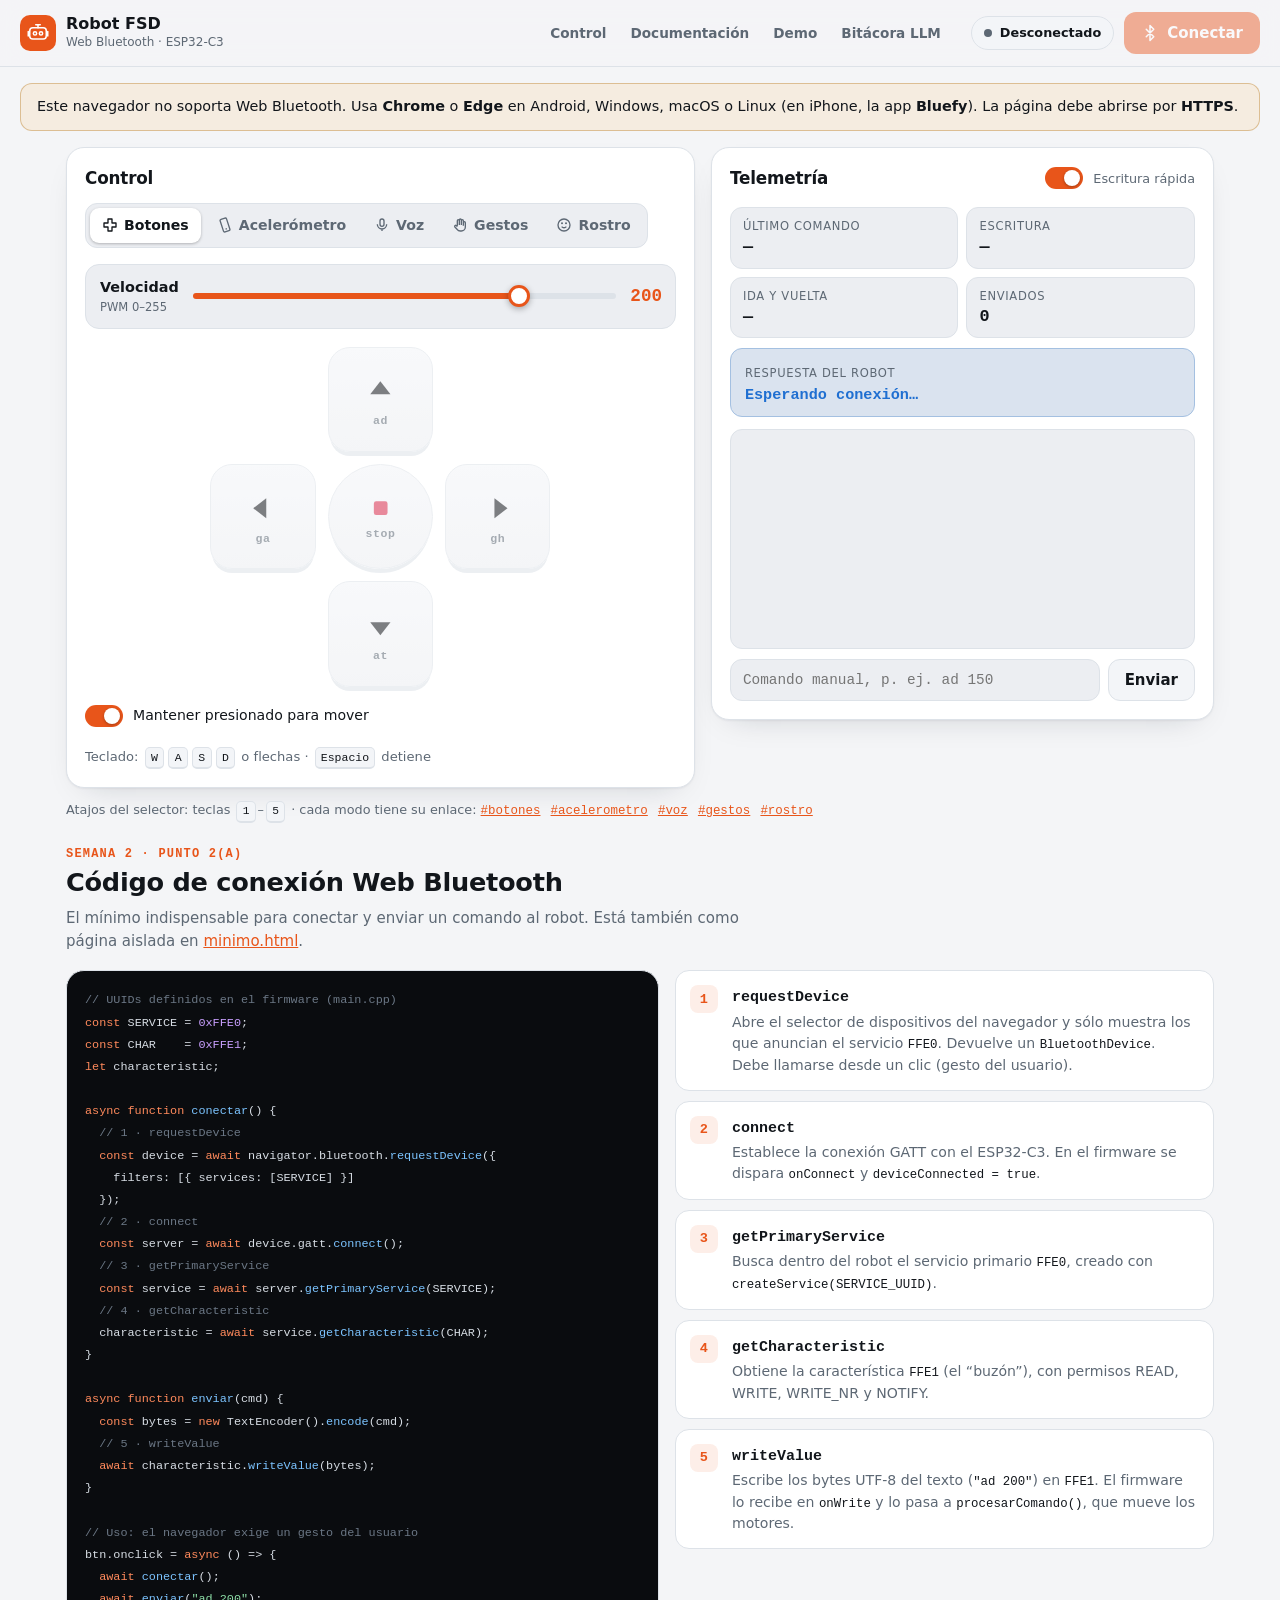
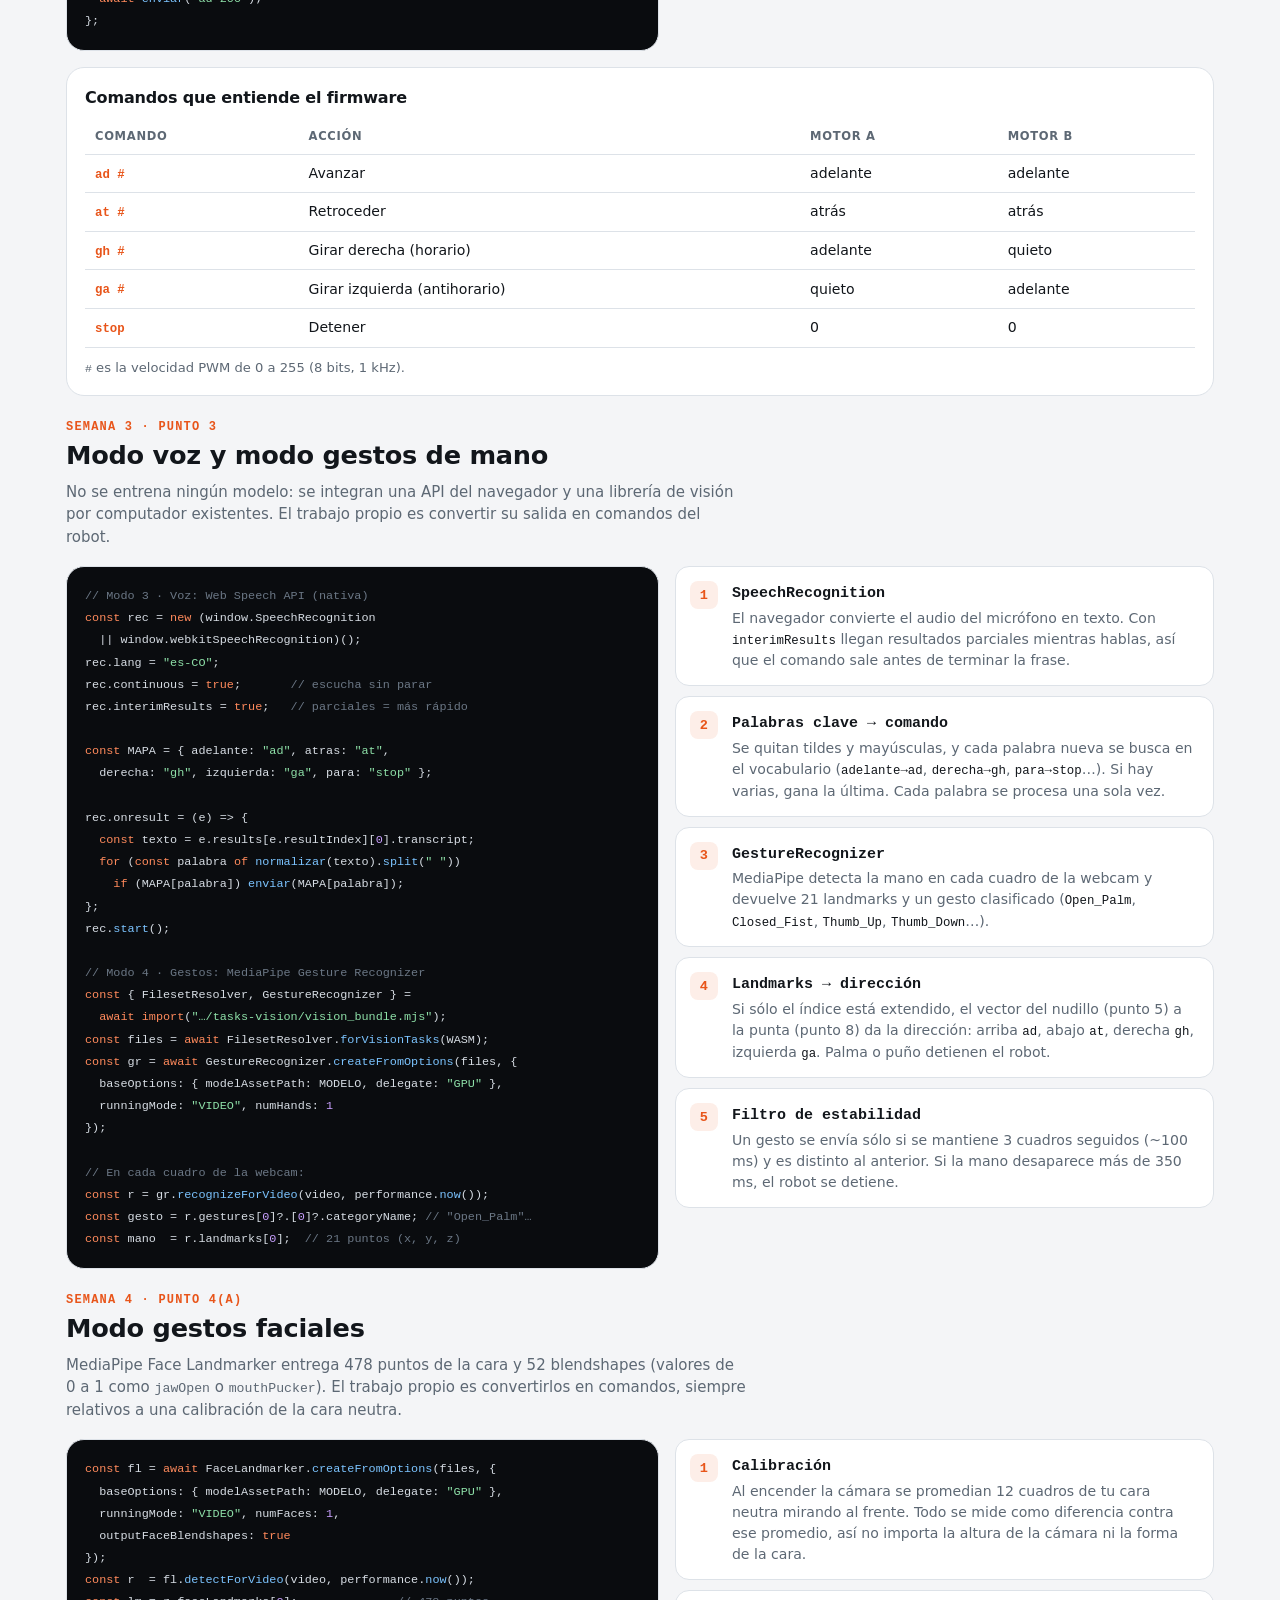
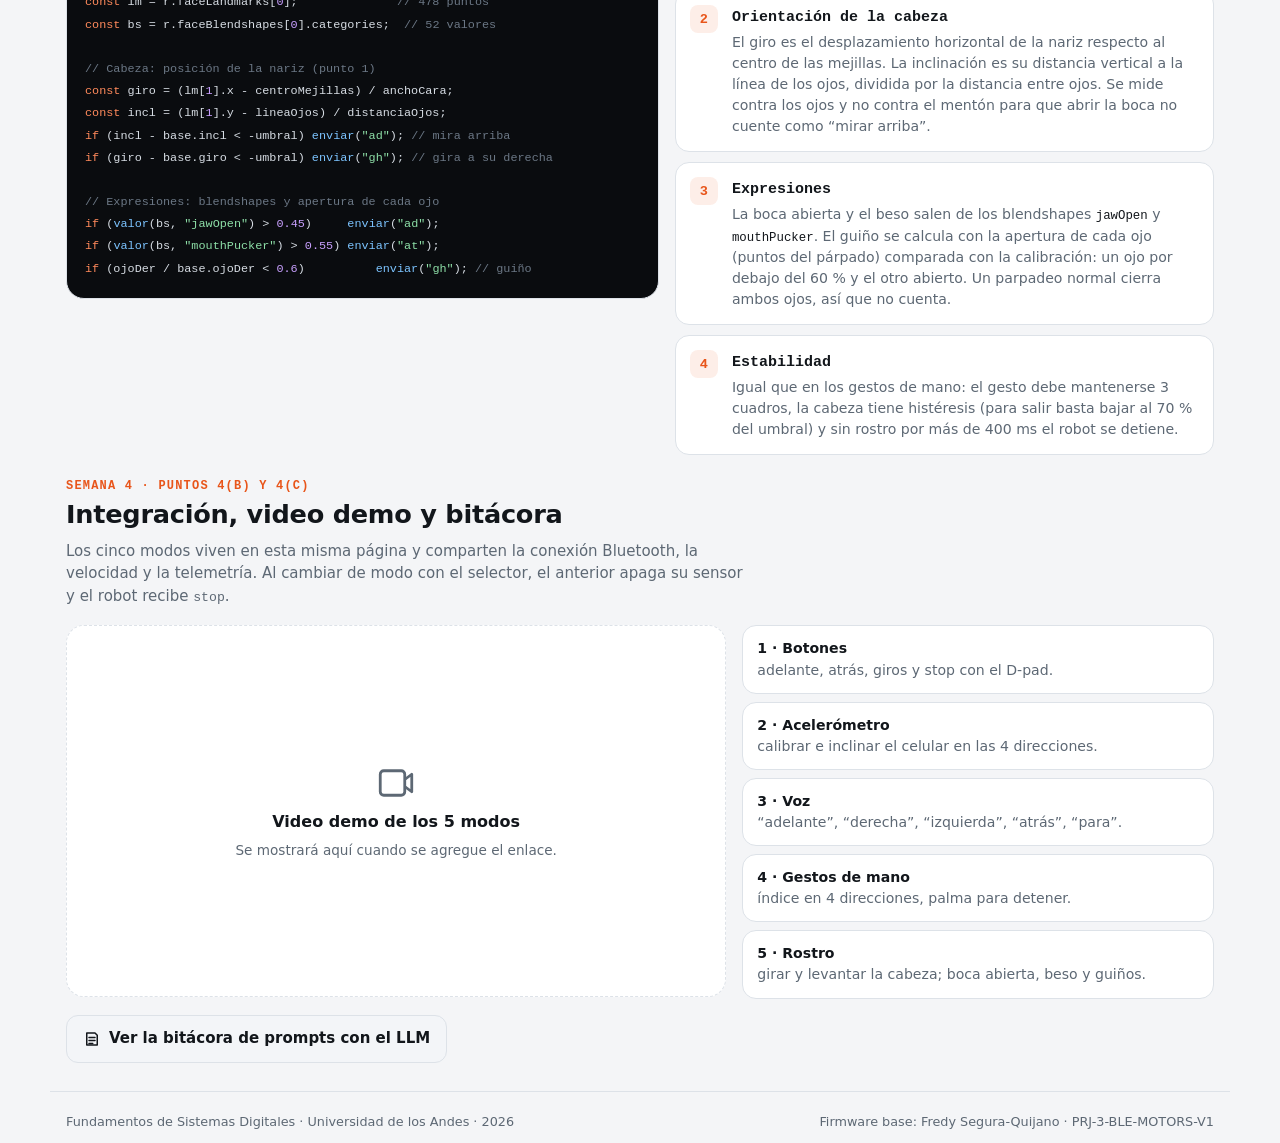
==== commit fe30adc0: "Agrega modo gestos faciales, integración de 5 modos y bitácora (Semana 4) - Modo 5: MediaPipe Face L" ====
--- a/index.html
+++ b/index.html
@@ -28,6 +28,7 @@
       <a href="#control">Control</a>
       <a href="#documentacion">Documentación</a>
       <a href="#demo">Demo</a>
+      <a href="bitacora.html">Bitácora LLM</a>
     </nav>
     <div class="conn">
       <span class="pill" id="status" data-state="disconnected"><i></i><span id="statusText">Desconectado</span></span>
@@ -423,8 +424,8 @@
 
   <section class="code-sec" id="demo" aria-labelledby="demoTitle">
     <div class="code-intro">
-      <p class="eyebrow">Semana 4 · Punto 4(b)</p>
-      <h2 id="demoTitle">Integración y video demo</h2>
+      <p class="eyebrow">Semana 4 · Puntos 4(b) y 4(c)</p>
+      <h2 id="demoTitle">Integración, video demo y bitácora</h2>
       <p>Los cinco modos viven en esta misma página y comparten la conexión Bluetooth, la velocidad y la telemetría. Al cambiar de modo con el selector, el anterior apaga su sensor y el robot recibe <code>stop</code>.</p>
     </div>
     <div class="demo-grid">
@@ -443,6 +444,10 @@
         <li><b>5 · Rostro</b> girar y levantar la cabeza; boca abierta, beso y guiños.</li>
       </ol>
     </div>
+    <a class="btn bitacora-link" href="bitacora.html">
+      <svg viewBox="0 0 24 24" aria-hidden="true"><path d="M5 4h11l3 3v13H5z"/><path d="M8 10h8M8 14h8M8 18h5"/></svg>
+      <span>Ver la bitácora de prompts con el LLM</span>
+    </a>
   </section>
 
   <footer class="foot">
--- a/css/styles.css
+++ b/css/styles.css
@@ -534,3 +534,4 @@
 .demo-script { list-style: none; margin: 0; padding: 0; display: grid; gap: 8px; }
 .demo-script li { padding: 12px 14px; background: var(--surface); border: 1px solid var(--line); border-radius: 14px; font-size: 0.88rem; color: var(--muted); }
 .demo-script b { display: block; color: var(--text); }
+.bitacora-link { margin-top: 16px; height: 48px; }
